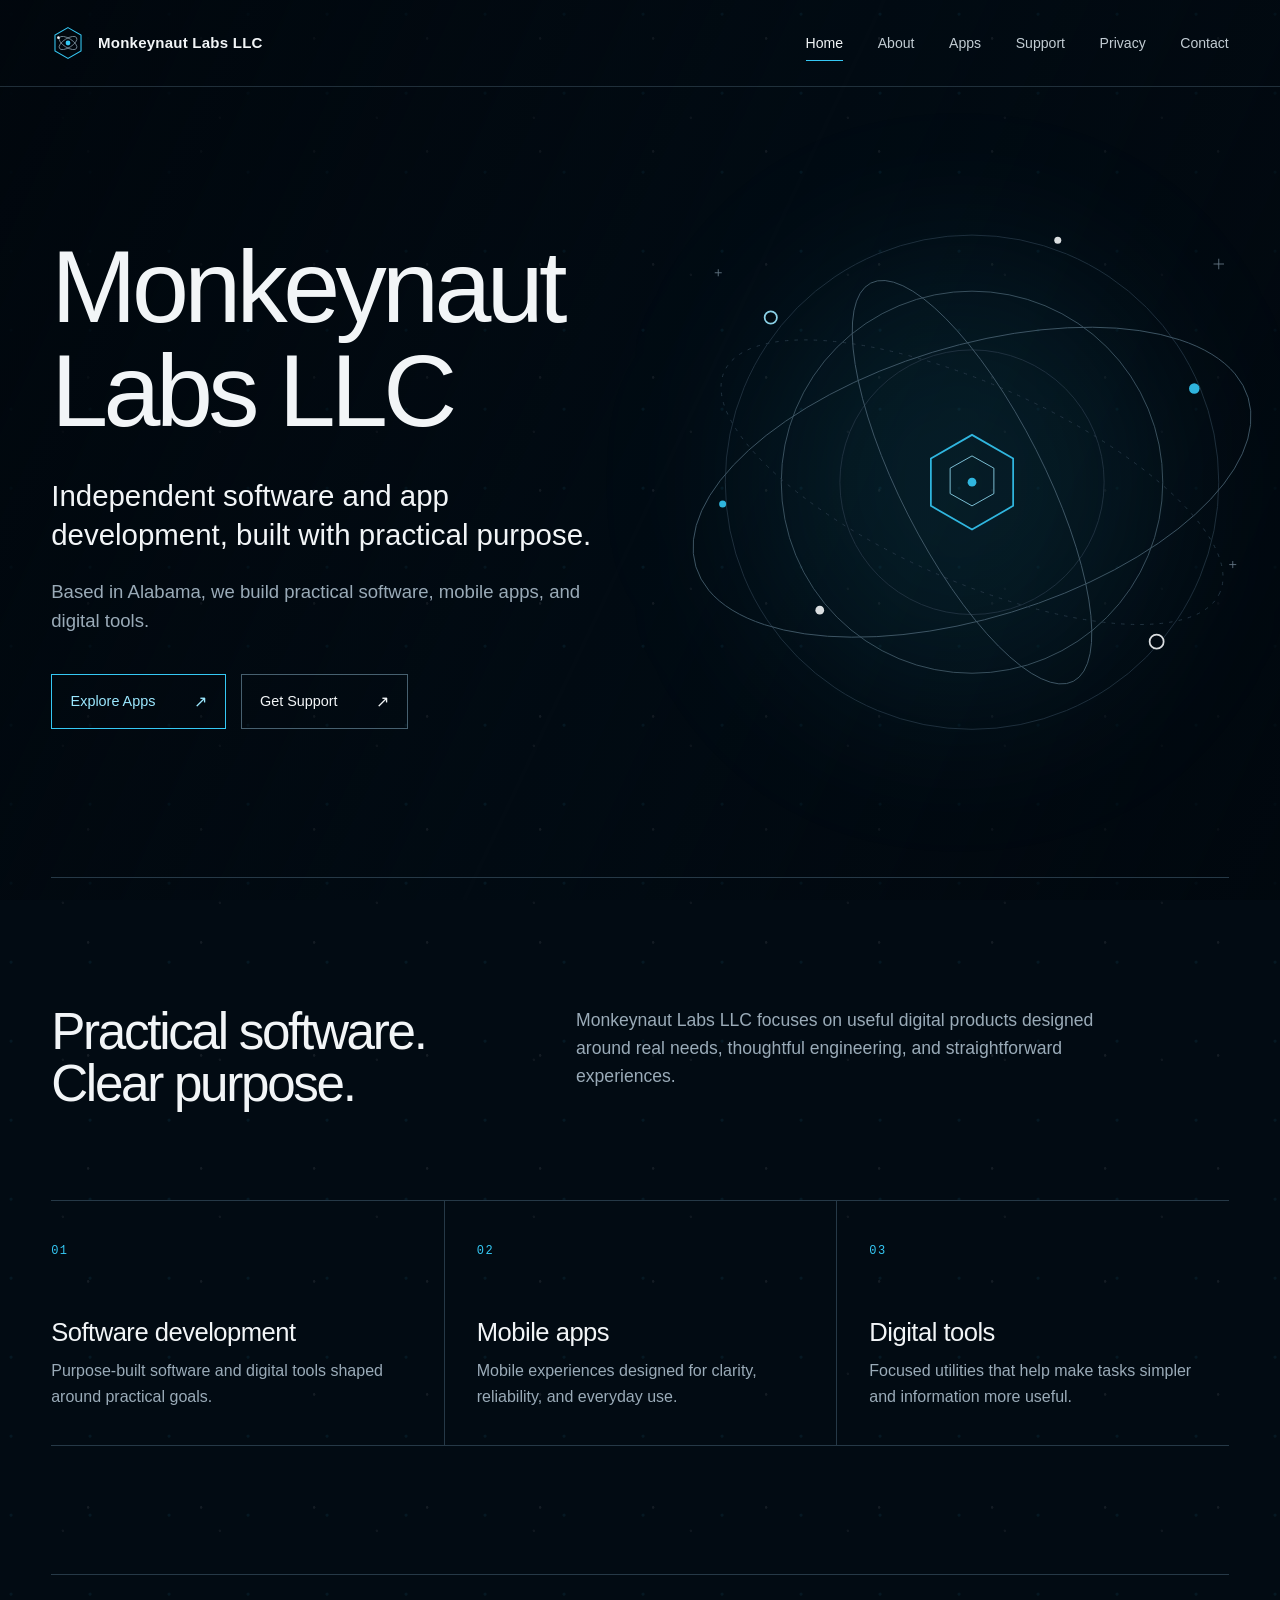
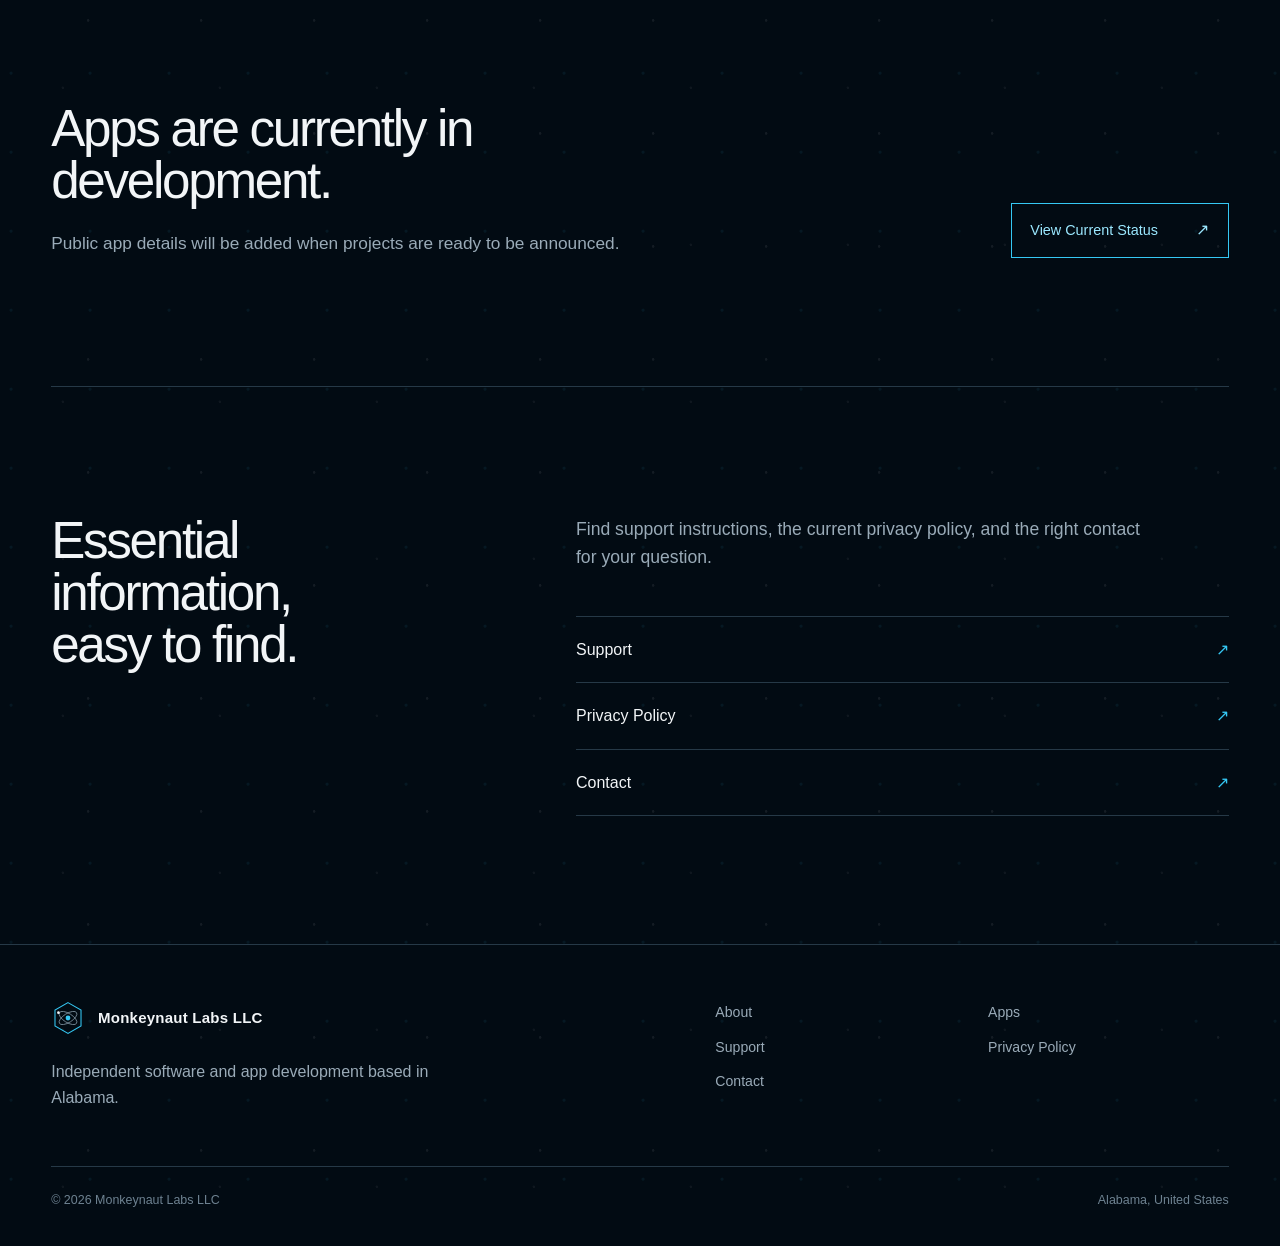
==== index.html @ fd62bb4d "Publish Monkeynaut Labs public website" ====
<!doctype html>
<html lang="en">
<head>
  <meta charset="utf-8">
  <meta name="viewport" content="width=device-width, initial-scale=1">
  <meta name="description" content="Monkeynaut Labs LLC is an independent software and app development company based in Alabama.">
  <title>Monkeynaut Labs LLC — Software and App Development</title>
  <link rel="canonical" href="https://monkeynautlabs.com/">
  <link rel="icon" href="assets/brand-mark.svg" type="image/svg+xml">
  <link rel="stylesheet" href="assets/styles.css?v=20260628-2">
</head>
<body>
  <header class="site-header">
    <div class="shell header-inner">
      <a class="brand" href="./" aria-label="Monkeynaut Labs LLC home"><img src="assets/brand-mark.svg" alt="">Monkeynaut Labs LLC</a>
      <nav class="nav" aria-label="Primary navigation">
        <a href="./" aria-current="page">Home</a><a href="about/">About</a><a href="apps/">Apps</a><a href="support/">Support</a><a href="privacy/">Privacy</a><a href="contact/">Contact</a>
      </nav>
    </div>
  </header>

  <main>
    <section class="shell hero">
      <div class="hero-copy">
        <h1>Monkeynaut<br>Labs LLC</h1>
        <p class="hero-lede">Independent software and app development, built with practical purpose.</p>
        <p class="hero-support">Based in Alabama, we build practical software, mobile apps, and digital tools.</p>
        <div class="hero-actions">
          <a class="button primary" href="apps/">Explore Apps</a>
          <a class="button" href="support/">Get Support</a>
        </div>
      </div>
      <div class="orbit-wrap" aria-hidden="true"><img src="assets/orbit.svg" alt=""></div>
    </section>

    <section class="shell section">
      <div class="section-heading">
        <h2>Practical software.<br>Clear purpose.</h2>
        <p>Monkeynaut Labs LLC focuses on useful digital products designed around real needs, thoughtful engineering, and straightforward experiences.</p>
      </div>
      <div class="capability-list">
        <article class="capability"><span class="capability-index">01</span><h3>Software development</h3><p>Purpose-built software and digital tools shaped around practical goals.</p></article>
        <article class="capability"><span class="capability-index">02</span><h3>Mobile apps</h3><p>Mobile experiences designed for clarity, reliability, and everyday use.</p></article>
        <article class="capability"><span class="capability-index">03</span><h3>Digital tools</h3><p>Focused utilities that help make tasks simpler and information more useful.</p></article>
      </div>
    </section>

    <section class="shell section status-band">
      <div><h2>Apps are currently in development.</h2><p>Public app details will be added when projects are ready to be announced.</p></div>
      <a class="button primary status-link" href="apps/">View Current Status</a>
    </section>

    <section class="shell section">
      <div class="section-heading">
        <h2>Essential information,<br>easy to find.</h2>
        <div>
          <p>Find support instructions, the current privacy policy, and the right contact for your question.</p>
          <ul class="link-list">
            <li><a href="support/">Support</a></li>
            <li><a href="privacy/">Privacy Policy</a></li>
            <li><a href="contact/">Contact</a></li>
          </ul>
        </div>
      </div>
    </section>
  </main>

  <footer class="site-footer"><div class="shell"><div class="footer-main"><div class="footer-brand"><a class="brand" href="./"><img src="assets/brand-mark.svg" alt="">Monkeynaut Labs LLC</a><p>Independent software and app development based in Alabama.</p></div><nav class="footer-nav" aria-label="Footer navigation"><a href="about/">About</a><a href="apps/">Apps</a><a href="support/">Support</a><a href="privacy/">Privacy Policy</a><a href="contact/">Contact</a></nav></div><div class="footer-bottom"><span>© 2026 Monkeynaut Labs LLC</span><span>Alabama, United States</span></div></div></footer>
</body>
</html>
---- assets/styles.css ----
:root {
  color-scheme: dark;
  --bg: #020b13;
  --bg-deep: #01070d;
  --surface: #07131d;
  --text: #f2f5f7;
  --muted: #9aabb8;
  --quiet: #6e8291;
  --line: #263947;
  --line-bright: #47606f;
  --accent: #35c8f4;
  --accent-soft: #9be8ff;
  --max: 1180px;
  --gutter: clamp(1.25rem, 4vw, 3.5rem);
  --section: clamp(5.5rem, 10vw, 9rem);
  --display: clamp(3.6rem, 8vw, 7.6rem);
  --h1: clamp(3.2rem, 6vw, 6rem);
  --h2: clamp(2.25rem, 4vw, 4rem);
  --h3: clamp(1.25rem, 2vw, 1.6rem);
  font-family: Inter, ui-sans-serif, -apple-system, BlinkMacSystemFont, "Segoe UI", sans-serif;
  font-synthesis: none;
}

* {
  box-sizing: border-box;
}

html {
  scroll-behavior: smooth;
}

body {
  margin: 0;
  min-width: 320px;
  background:
    radial-gradient(circle at 14% 18%, rgb(53 200 244 / 7%) 0 1px, transparent 2px),
    radial-gradient(circle at 78% 34%, rgb(255 255 255 / 7%) 0 1px, transparent 1.6px),
    radial-gradient(circle at 40% 75%, rgb(255 255 255 / 5%) 0 1px, transparent 1.5px),
    var(--bg);
  background-size: 79px 79px, 113px 113px, 157px 157px, auto;
  color: var(--text);
  line-height: 1.6;
  -webkit-font-smoothing: antialiased;
}

body::before {
  position: fixed;
  inset: 0;
  z-index: -1;
  background: linear-gradient(115deg, rgb(1 7 13 / 95%), transparent 52%, rgb(1 7 13 / 72%));
  content: "";
  pointer-events: none;
}

a {
  color: inherit;
  text-decoration: none;
}

a:focus-visible {
  outline: 2px solid var(--accent);
  outline-offset: 5px;
}

p {
  margin: 0;
  color: var(--muted);
}

h1,
h2,
h3 {
  margin: 0;
  font-weight: 520;
  letter-spacing: -0.045em;
  line-height: 1.02;
}

ul,
ol {
  margin: 0;
  padding: 0;
}

.shell {
  width: min(var(--max), calc(100% - (2 * var(--gutter))));
  margin-inline: auto;
}

.site-header {
  position: relative;
  z-index: 10;
  border-bottom: 1px solid rgb(71 96 111 / 45%);
}

.header-inner {
  display: flex;
  min-height: 86px;
  align-items: center;
  justify-content: space-between;
  gap: 2rem;
}

.brand {
  display: inline-flex;
  align-items: center;
  gap: 0.8rem;
  font-size: 0.94rem;
  font-weight: 650;
  letter-spacing: 0.015em;
  white-space: nowrap;
}

.brand img {
  width: 34px;
  height: 34px;
}

.nav {
  display: flex;
  align-items: center;
  gap: clamp(1.15rem, 2.7vw, 2.4rem);
  font-size: 0.88rem;
}

.nav a {
  position: relative;
  padding-block: 1rem;
  color: #c2ccd3;
}

.nav a::after {
  position: absolute;
  right: 0;
  bottom: 0.55rem;
  left: 0;
  height: 1px;
  background: var(--accent);
  content: "";
  opacity: 0;
  transform: scaleX(0);
  transition: opacity 180ms ease, transform 180ms ease;
}

.nav a:hover,
.nav a[aria-current="page"] {
  color: var(--text);
}

.nav a:hover::after,
.nav a[aria-current="page"]::after {
  opacity: 1;
  transform: scaleX(1);
}

.hero {
  display: grid;
  min-height: min(790px, calc(100vh - 86px));
  grid-template-columns: minmax(0, 1.03fr) minmax(360px, 0.97fr);
  align-items: center;
  gap: clamp(2rem, 5vw, 5rem);
  padding-block: clamp(5rem, 10vh, 8rem);
}

.hero-copy {
  position: relative;
  z-index: 2;
}

.hero h1 {
  max-width: 790px;
  font-size: var(--display);
}

.hero-lede {
  max-width: 660px;
  margin-top: 2rem;
  color: var(--text);
  font-size: clamp(1.35rem, 2.3vw, 2rem);
  line-height: 1.35;
}

.hero-support {
  max-width: 570px;
  margin-top: 1.35rem;
  font-size: clamp(1rem, 1.5vw, 1.16rem);
}

.hero-actions {
  display: flex;
  flex-wrap: wrap;
  gap: 0.9rem;
  margin-top: 2.4rem;
}

.button {
  display: inline-flex;
  min-height: 52px;
  align-items: center;
  justify-content: space-between;
  gap: 2.4rem;
  border: 1px solid var(--line-bright);
  padding: 0.85rem 1.15rem;
  color: var(--text);
  font-size: 0.9rem;
  transition: border-color 180ms ease, background 180ms ease, color 180ms ease;
}

.button::after {
  content: "↗";
  font-size: 1rem;
}

.button.primary {
  border-color: var(--accent);
  color: var(--accent-soft);
}

.button:hover {
  border-color: var(--accent);
  background: rgb(53 200 244 / 8%);
  color: var(--accent-soft);
}

.orbit-wrap {
  position: relative;
  align-self: stretch;
}

.orbit-wrap::after {
  position: absolute;
  inset: 15%;
  border-radius: 50%;
  background: rgb(53 200 244 / 10%);
  content: "";
  filter: blur(90px);
}

.orbit-wrap img {
  position: absolute;
  top: 50%;
  left: 50%;
  z-index: 1;
  width: min(730px, 52vw);
  max-width: none;
  transform: translate(-48%, -50%);
}

.section {
  padding-block: var(--section);
  border-top: 1px solid var(--line);
}

.section-heading {
  display: grid;
  grid-template-columns: 0.8fr 1.2fr;
  gap: clamp(2rem, 7vw, 7rem);
  align-items: start;
}

.section-heading h2 {
  font-size: var(--h2);
}

.section-heading p {
  max-width: 570px;
  font-size: 1.1rem;
}

.capability-list {
  display: grid;
  margin-top: clamp(3.5rem, 7vw, 6rem);
  grid-template-columns: repeat(3, 1fr);
  border-top: 1px solid var(--line);
}

.capability {
  min-height: 245px;
  padding: 2.2rem 2rem 2rem 0;
  border-bottom: 1px solid var(--line);
}

.capability + .capability {
  padding-left: 2rem;
  border-left: 1px solid var(--line);
}

.capability-index {
  color: var(--accent);
  font-family: ui-monospace, SFMono-Regular, Menlo, monospace;
  font-size: 0.75rem;
  letter-spacing: 0.12em;
}

.capability h3 {
  margin-top: 3.6rem;
  font-size: var(--h3);
  letter-spacing: -0.02em;
}

.capability p {
  margin-top: 0.8rem;
}

.status-band {
  display: grid;
  grid-template-columns: minmax(0, 1.25fr) minmax(260px, 0.75fr);
  gap: clamp(2rem, 8vw, 8rem);
  align-items: end;
}

.status-band h2 {
  max-width: 760px;
  font-size: var(--h2);
}

.status-band p {
  margin-top: 1.4rem;
  font-size: 1.08rem;
}

.status-link {
  justify-self: end;
}

.link-list {
  margin-top: 2.8rem;
  border-top: 1px solid var(--line);
  list-style: none;
}

.link-list a {
  display: grid;
  grid-template-columns: 1fr auto;
  align-items: center;
  gap: 1.5rem;
  padding-block: 1.25rem;
  border-bottom: 1px solid var(--line);
  color: var(--text);
}

.link-list a::after {
  color: var(--accent);
  content: "↗";
}

.link-list a:hover {
  color: var(--accent-soft);
}

.page-hero {
  position: relative;
  display: grid;
  min-height: 430px;
  grid-template-columns: minmax(0, 0.9fr) minmax(300px, 1.1fr);
  align-items: center;
  gap: 3rem;
  overflow: hidden;
  padding-block: clamp(5rem, 10vw, 8rem);
}

.page-hero::after {
  position: absolute;
  top: 50%;
  right: -7%;
  width: min(600px, 52vw);
  aspect-ratio: 1;
  border: 1px solid rgb(71 96 111 / 45%);
  border-radius: 50%;
  box-shadow:
    0 0 0 70px rgb(71 96 111 / 10%),
    0 0 0 145px rgb(71 96 111 / 7%);
  content: "";
  transform: translateY(-50%);
}

.page-hero h1 {
  position: relative;
  z-index: 1;
  font-size: var(--h1);
}

.page-hero p {
  position: relative;
  z-index: 1;
  max-width: 610px;
  font-size: clamp(1.15rem, 2vw, 1.55rem);
  color: #c5d0d7;
}

.content-grid {
  display: grid;
  grid-template-columns: minmax(220px, 0.72fr) minmax(0, 1.28fr);
  gap: clamp(3rem, 9vw, 9rem);
}

.content-grid h2,
.content-block h2 {
  font-size: clamp(1.65rem, 3vw, 2.5rem);
}

.content-block + .content-block {
  margin-top: 4rem;
  padding-top: 4rem;
  border-top: 1px solid var(--line);
}

.prose {
  max-width: 760px;
}

.prose p + p,
.prose ul + p,
.prose p + ul {
  margin-top: 1.25rem;
}

.prose ul {
  padding-left: 1.25rem;
  color: var(--muted);
}

.prose li + li {
  margin-top: 0.55rem;
}

.numbered-list {
  margin-top: 1.7rem;
  list-style: none;
  counter-reset: support;
}

.numbered-list li {
  display: grid;
  grid-template-columns: 3rem 1fr;
  padding-block: 1.1rem;
  border-bottom: 1px solid var(--line);
  color: var(--text);
  counter-increment: support;
}

.numbered-list li::before {
  color: var(--accent);
  content: "0" counter(support);
  font-family: ui-monospace, SFMono-Regular, Menlo, monospace;
  font-size: 0.8rem;
}

.contact-stack {
  display: grid;
  gap: 2rem;
  margin-top: 1.7rem;
}

.contact-item {
  padding-bottom: 1.6rem;
  border-bottom: 1px solid var(--line);
}

.contact-label {
  display: block;
  margin-bottom: 0.65rem;
  color: var(--quiet);
  font-size: 0.78rem;
  letter-spacing: 0.08em;
  text-transform: uppercase;
}

.email-link {
  color: var(--accent-soft);
  font-size: clamp(1rem, 2vw, 1.3rem);
  overflow-wrap: anywhere;
}

.email-link:hover {
  color: var(--accent);
}

.status-panel {
  margin-top: 2rem;
  padding: clamp(2rem, 5vw, 4rem);
  border: 1px solid var(--line-bright);
}

.status-panel h2 {
  font-size: clamp(1.7rem, 3vw, 2.5rem);
}

.status-panel p {
  max-width: 720px;
  margin-top: 1.2rem;
  font-size: 1.08rem;
}

.policy-meta {
  margin-top: 1.2rem;
  color: var(--accent-soft);
  font-family: ui-monospace, SFMono-Regular, Menlo, monospace;
  font-size: 0.82rem;
}

.policy-layout {
  display: grid;
  grid-template-columns: 240px minmax(0, 1fr);
  gap: clamp(3rem, 8vw, 8rem);
}

.policy-nav {
  position: sticky;
  top: 2rem;
  align-self: start;
  list-style: none;
}

.policy-nav a {
  display: block;
  padding-block: 0.65rem;
  color: var(--quiet);
  font-size: 0.88rem;
}

.policy-nav a:hover {
  color: var(--accent-soft);
}

.policy-sections section + section {
  margin-top: 4rem;
  padding-top: 4rem;
  border-top: 1px solid var(--line);
}

.policy-sections h2 {
  margin-bottom: 1.3rem;
  font-size: clamp(1.5rem, 2.5vw, 2.15rem);
  letter-spacing: -0.025em;
}

.policy-sections p + p,
.policy-sections ul + p,
.policy-sections p + ul {
  margin-top: 1rem;
}

.policy-sections ul {
  padding-left: 1.3rem;
  color: var(--muted);
}

.site-footer {
  padding-block: 3.5rem 2.2rem;
  border-top: 1px solid var(--line);
}

.footer-main {
  display: grid;
  grid-template-columns: 1.2fr 1fr;
  gap: 3rem;
}

.footer-brand p {
  max-width: 380px;
  margin-top: 1rem;
}

.footer-nav {
  display: grid;
  grid-template-columns: repeat(2, 1fr);
  gap: 0.75rem 2rem;
  align-content: start;
  font-size: 0.88rem;
}

.footer-nav a {
  color: var(--muted);
}

.footer-nav a:hover {
  color: var(--accent-soft);
}

.footer-bottom {
  display: flex;
  justify-content: space-between;
  gap: 2rem;
  margin-top: 3.5rem;
  padding-top: 1.5rem;
  border-top: 1px solid var(--line);
  color: var(--quiet);
  font-size: 0.78rem;
}

@media (max-width: 860px) {
  .header-inner {
    min-height: auto;
    align-items: flex-start;
    flex-direction: column;
    gap: 0.5rem;
    padding-block: 1rem;
  }

  .nav {
    width: 100%;
    gap: 1.4rem;
    overflow-x: auto;
    scrollbar-width: none;
  }

  .nav::-webkit-scrollbar {
    display: none;
  }

  .nav a {
    flex: 0 0 auto;
  }

  .hero {
    min-height: auto;
    grid-template-columns: 1fr;
  }

  .orbit-wrap {
    min-height: 370px;
    grid-row: 2;
    overflow: hidden;
  }

  .orbit-wrap img {
    width: min(700px, 105vw);
    opacity: 0.8;
  }

  .hero-copy {
    grid-row: 1;
  }

  .section-heading,
  .status-band,
  .page-hero,
  .content-grid,
  .policy-layout,
  .footer-main {
    grid-template-columns: 1fr;
  }

  .page-hero {
    min-height: 430px;
  }

  .page-hero::after {
    right: -30%;
    opacity: 0.65;
  }

  .status-link {
    justify-self: start;
  }

  .policy-nav {
    position: static;
    columns: 2;
  }
}

@media (max-width: 640px) {
  .nav {
    display: grid;
    grid-template-columns: repeat(3, minmax(0, 1fr));
    gap: 0.25rem 1rem;
    overflow: visible;
  }

  .nav a {
    padding-block: 0.55rem;
  }

  .nav a::after {
    bottom: 0.15rem;
  }

  .hero {
    padding-block: 2rem 5rem;
  }

  .orbit-wrap {
    min-height: 300px;
  }

  .hero-actions,
  .button {
    width: 100%;
  }

  .capability-list {
    grid-template-columns: 1fr;
  }

  .capability,
  .capability + .capability {
    min-height: auto;
    padding: 1.8rem 0;
    border-left: 0;
  }

  .capability h3 {
    margin-top: 2rem;
  }

  .page-hero {
    min-height: 360px;
    padding-block: 4.5rem;
  }

  .page-hero p {
    font-size: 1.08rem;
  }

  .policy-nav {
    columns: 1;
  }

  .footer-bottom {
    flex-direction: column;
    gap: 0.5rem;
  }
}

@media (prefers-reduced-motion: reduce) {
  html {
    scroll-behavior: auto;
  }

  *,
  *::before,
  *::after {
    scroll-behavior: auto !important;
    transition-duration: 0.01ms !important;
  }
}
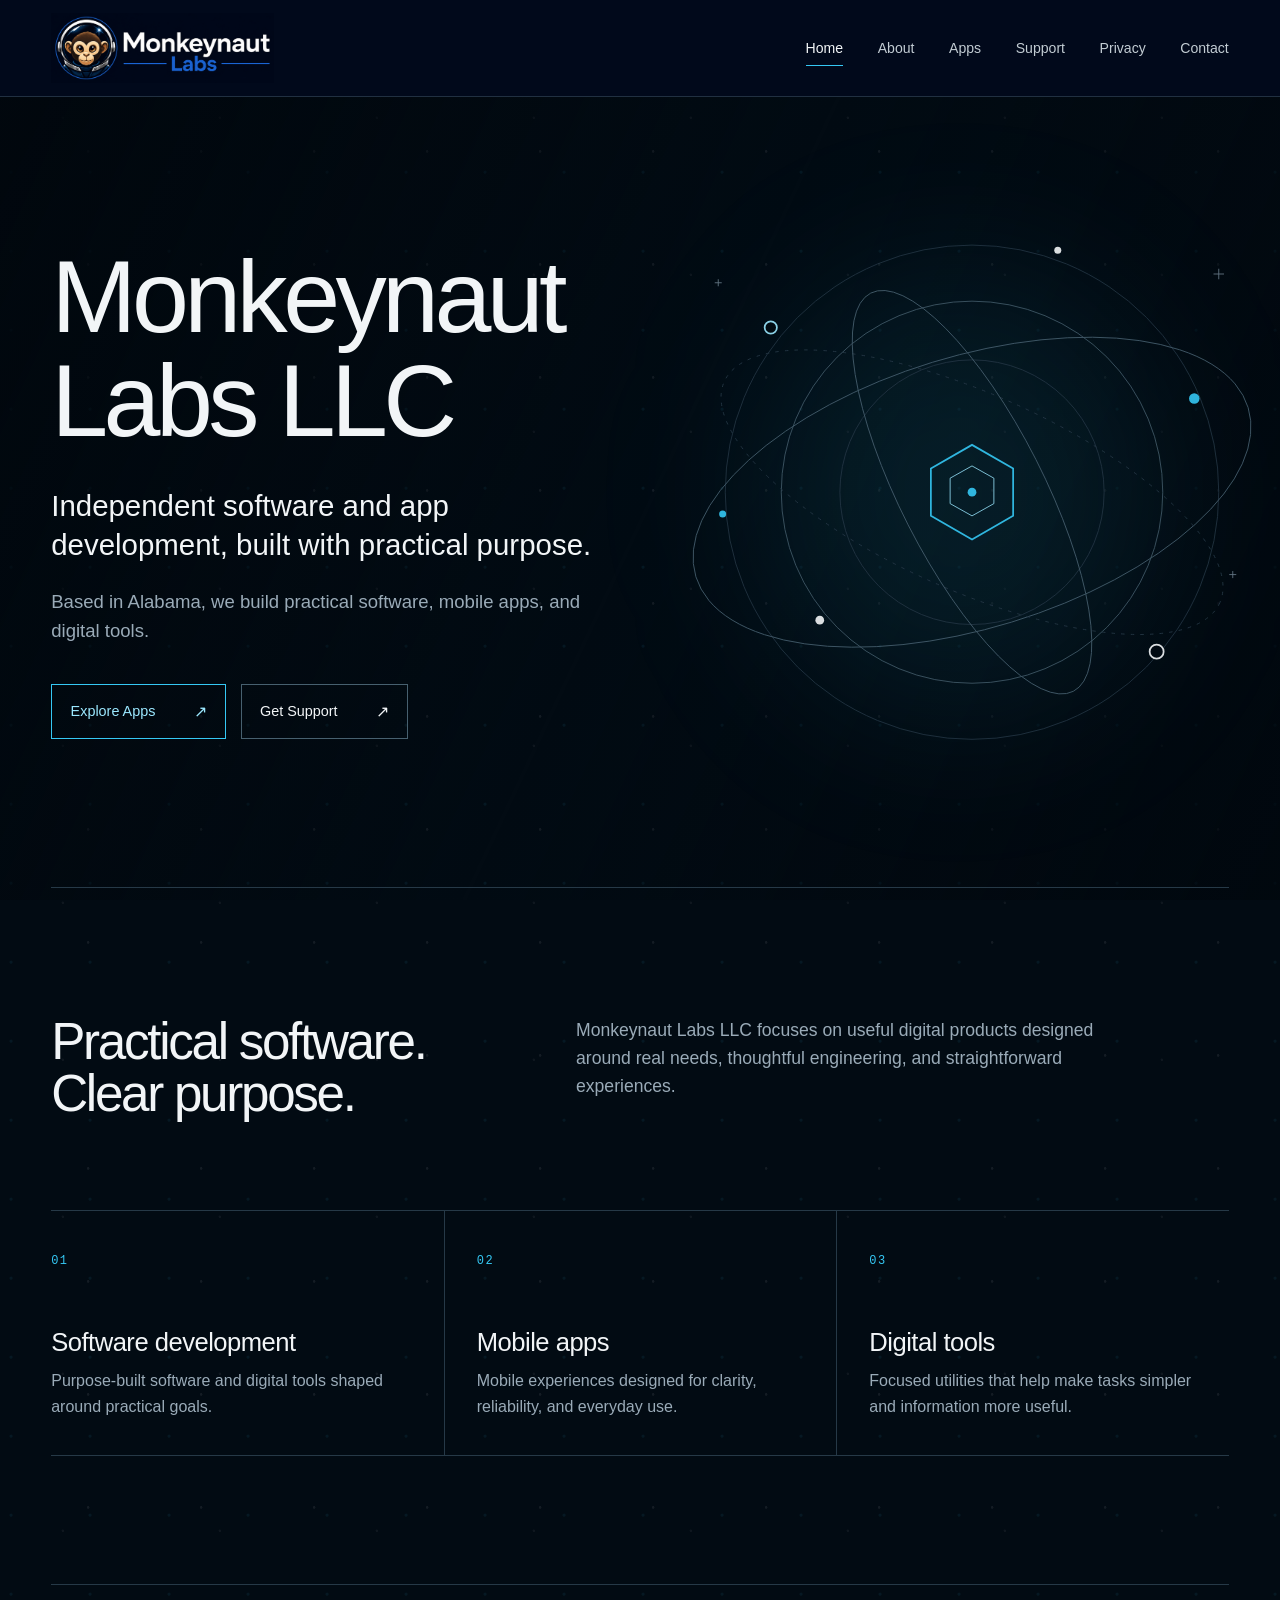
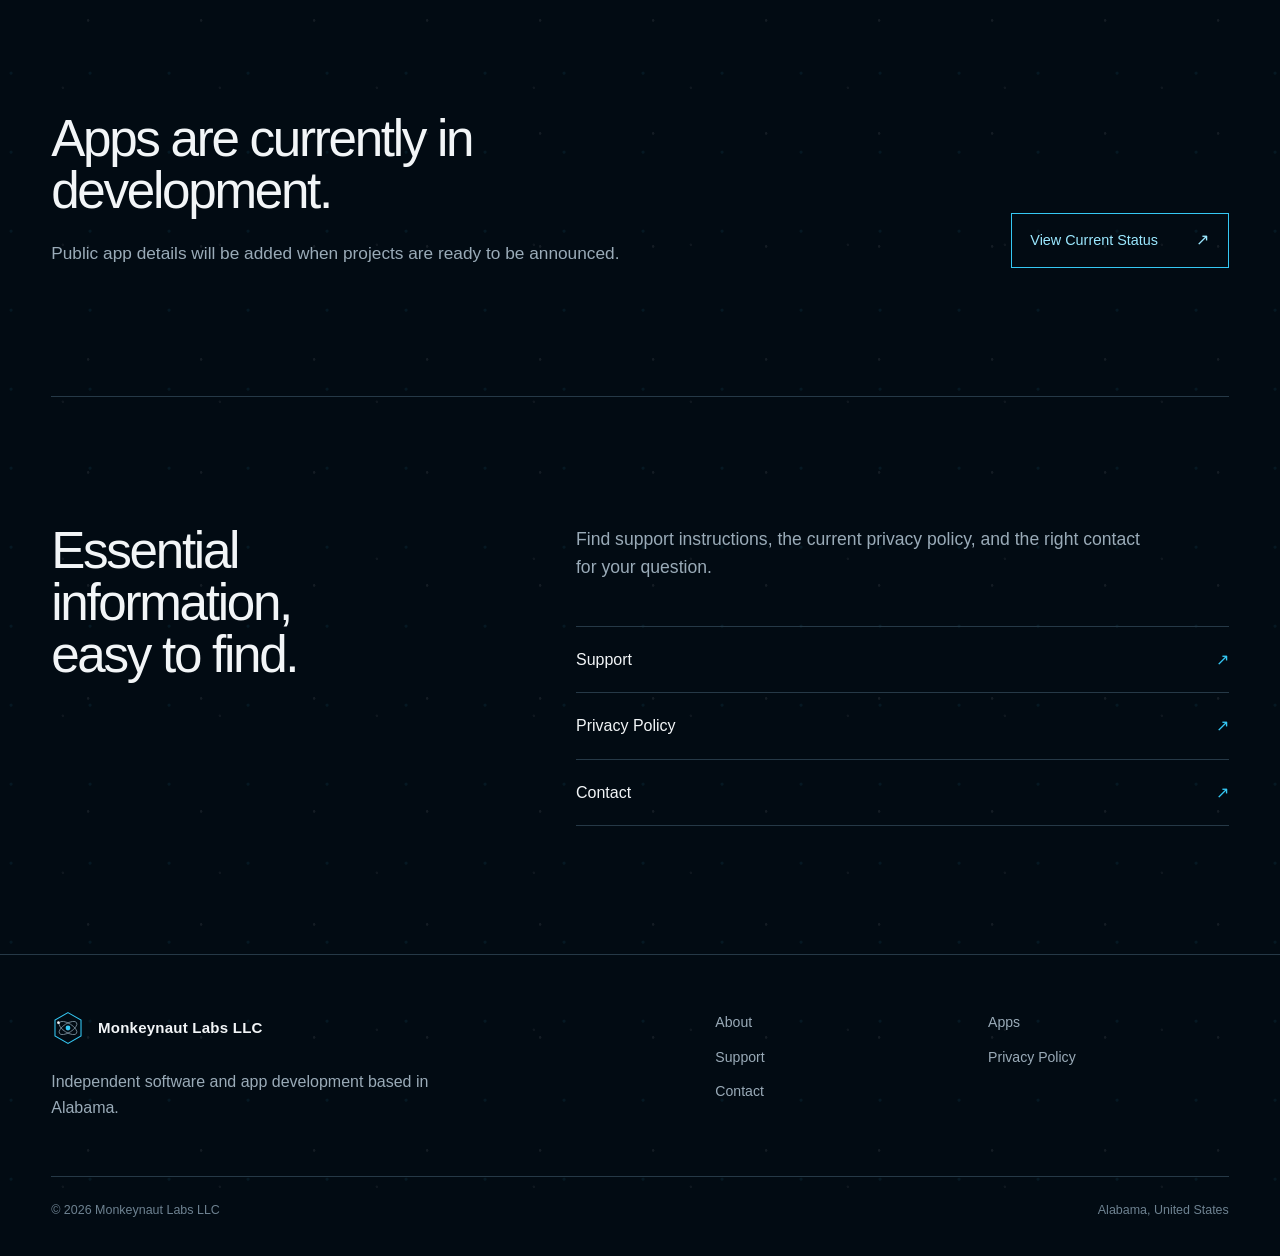
==== commit 50d55c5d: "Approve header logo for current website use" ====
--- a/index.html
+++ b/index.html
@@ -6,13 +6,24 @@
   <meta name="description" content="Monkeynaut Labs LLC is an independent software and app development company based in Alabama.">
   <title>Monkeynaut Labs LLC — Software and App Development</title>
   <link rel="canonical" href="https://monkeynautlabs.com/">
+  <meta property="og:type" content="website">
+  <meta property="og:site_name" content="Monkeynaut Labs LLC">
+  <meta property="og:title" content="Monkeynaut Labs LLC — Software and App Development">
+  <meta property="og:description" content="Monkeynaut Labs LLC is an independent software and app development company based in Alabama.">
+  <meta property="og:url" content="https://monkeynautlabs.com/">
+  <meta property="og:image" content="/assets/og/monkeynaut-labs-og-preview.png">
+  <meta property="og:image:alt" content="Monkeynaut Labs logo and Swift code on a midnight space background.">
+  <meta name="twitter:card" content="summary_large_image">
+  <meta name="twitter:title" content="Monkeynaut Labs LLC — Software and App Development">
+  <meta name="twitter:description" content="Monkeynaut Labs LLC is an independent software and app development company based in Alabama.">
+  <meta name="twitter:image" content="/assets/og/monkeynaut-labs-og-preview.png">
   <link rel="icon" href="assets/brand-mark.svg" type="image/svg+xml">
-  <link rel="stylesheet" href="assets/styles.css?v=20260628-2">
+  <link rel="stylesheet" href="assets/styles.css?v=20260629-1">
 </head>
 <body>
   <header class="site-header">
     <div class="shell header-inner">
-      <a class="brand" href="./" aria-label="Monkeynaut Labs LLC home"><img src="assets/brand-mark.svg" alt="">Monkeynaut Labs LLC</a>
+      <a class="header-brand" href="./" aria-label="Monkeynaut Labs home"><img class="header-logo" src="assets/brand/monkeynaut-labs-header-logo.png" alt="Monkeynaut Labs"></a>
       <nav class="nav" aria-label="Primary navigation">
         <a href="./" aria-current="page">Home</a><a href="about/">About</a><a href="apps/">Apps</a><a href="support/">Support</a><a href="privacy/">Privacy</a><a href="contact/">Contact</a>
       </nav>
--- a/assets/styles.css
+++ b/assets/styles.css
@@ -91,14 +91,27 @@
   position: relative;
   z-index: 10;
   border-bottom: 1px solid rgb(71 96 111 / 45%);
+  background: #01091b;
 }
 
 .header-inner {
   display: flex;
-  min-height: 86px;
+  min-height: 96px;
   align-items: center;
   justify-content: space-between;
   gap: 2rem;
+}
+
+.header-brand {
+  display: inline-flex;
+  flex: 0 0 auto;
+  align-items: center;
+}
+
+.header-logo {
+  display: block;
+  width: auto;
+  height: 70px;
 }
 
 .brand {
@@ -613,6 +626,10 @@
     flex: 0 0 auto;
   }
 
+  .header-logo {
+    height: 62px;
+  }
+
   .hero {
     min-height: auto;
     grid-template-columns: 1fr;
@@ -662,6 +679,10 @@
 }
 
 @media (max-width: 640px) {
+  .header-logo {
+    height: 54px;
+  }
+
   .nav {
     display: grid;
     grid-template-columns: repeat(3, minmax(0, 1fr));
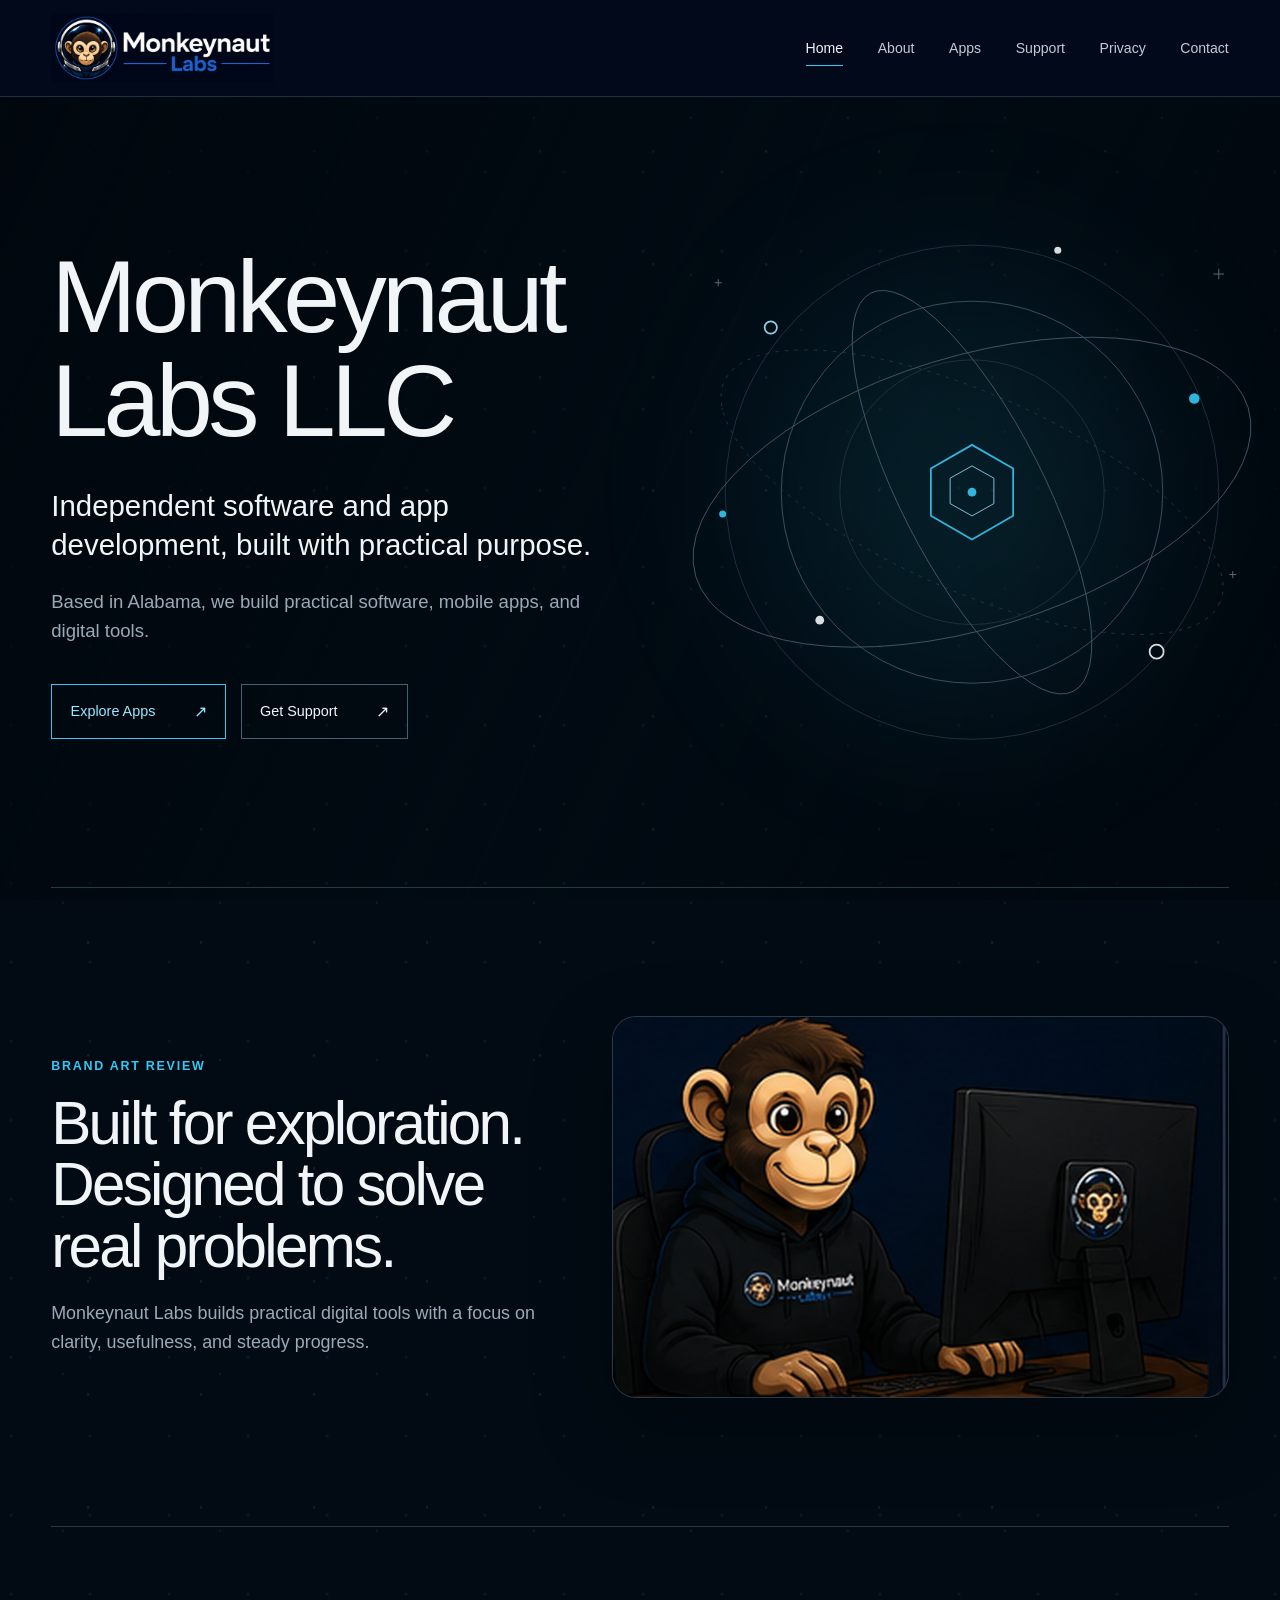
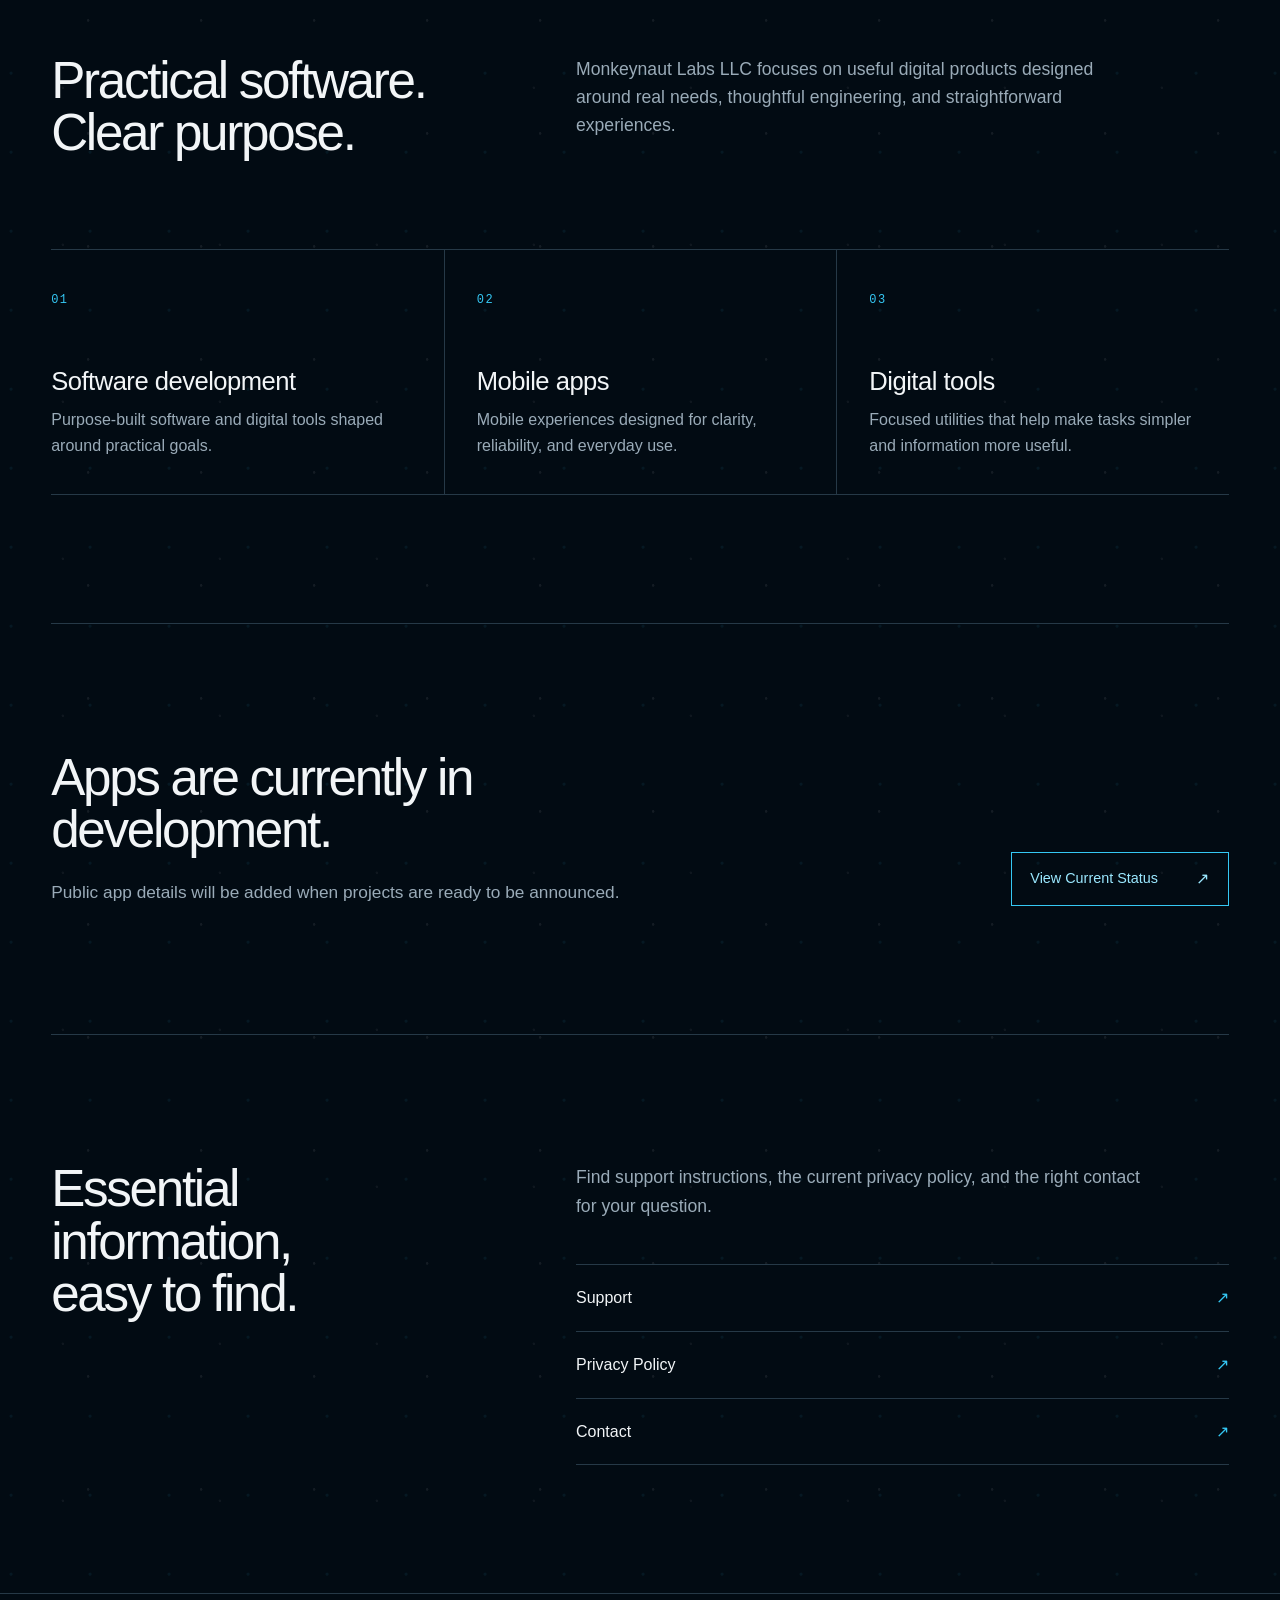
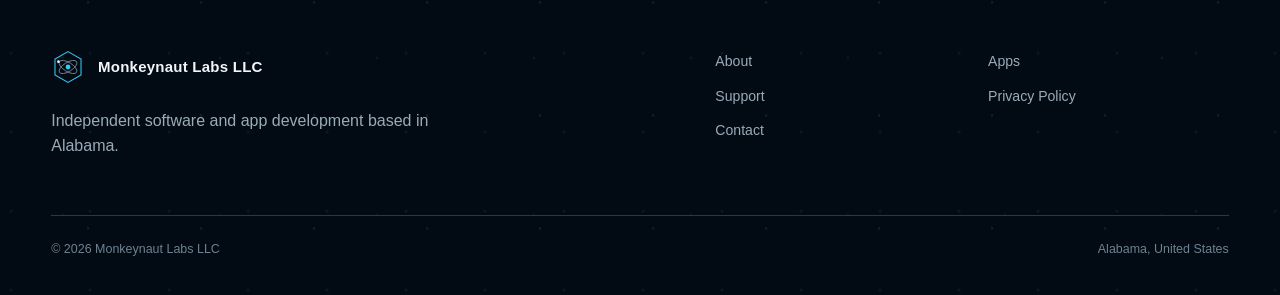
==== commit 5aed5f66: "Publish approved homepage brand art section" ====
--- a/index.html
+++ b/index.html
@@ -17,8 +17,10 @@
   <meta name="twitter:title" content="Monkeynaut Labs LLC — Software and App Development">
   <meta name="twitter:description" content="Monkeynaut Labs LLC is an independent software and app development company based in Alabama.">
   <meta name="twitter:image" content="/assets/og/monkeynaut-labs-og-preview.png">
-  <link rel="icon" href="assets/brand-mark.svg" type="image/svg+xml">
-  <link rel="stylesheet" href="assets/styles.css?v=20260629-1">
+  <link rel="icon" href="favicon.ico" sizes="any">
+  <link rel="icon" href="assets/favicon/favicon-32x32.png" type="image/png" sizes="32x32">
+  <link rel="apple-touch-icon" href="assets/favicon/apple-touch-icon.png">
+  <link rel="stylesheet" href="assets/styles.css?v=20260629-2">
 </head>
 <body>
   <header class="site-header">
@@ -42,6 +44,17 @@
         </div>
       </div>
       <div class="orbit-wrap" aria-hidden="true"><img src="assets/orbit.svg" alt=""></div>
+    </section>
+
+    <section class="shell section brand-art-test" aria-labelledby="brand-art-test-title">
+      <div class="brand-art-test-copy">
+        <p class="eyebrow">Brand art review</p>
+        <h2 id="brand-art-test-title">Built for exploration.<br>Designed to solve real problems.</h2>
+        <p>Monkeynaut Labs builds practical digital tools with a focus on clarity, usefulness, and steady progress.</p>
+      </div>
+      <figure class="brand-art-test-figure">
+        <img src="assets/illustrations/monkey-at-computer-no-helmet.png" alt="Monkey character working at a computer">
+      </figure>
     </section>
 
     <section class="shell section">
--- a/assets/styles.css
+++ b/assets/styles.css
@@ -259,6 +259,60 @@
   transform: translate(-48%, -50%);
 }
 
+.brand-art-test {
+  display: grid;
+  grid-template-columns: minmax(0, 0.88fr) minmax(340px, 1.12fr);
+  gap: clamp(2rem, 6vw, 5.5rem);
+  align-items: center;
+}
+
+.brand-art-test-copy {
+  max-width: 620px;
+}
+
+.eyebrow {
+  margin-bottom: 1rem;
+  color: var(--accent);
+  font-size: 0.78rem;
+  font-weight: 700;
+  letter-spacing: 0.14em;
+  text-transform: uppercase;
+}
+
+.brand-art-test h2 {
+  font-size: clamp(2.4rem, 4.7vw, 5.2rem);
+}
+
+.brand-art-test p:not(.eyebrow) {
+  margin-top: 1.4rem;
+  font-size: clamp(1rem, 1.4vw, 1.18rem);
+}
+
+.brand-art-test-figure {
+  position: relative;
+  margin: 0;
+  overflow: hidden;
+  border: 1px solid rgb(71 96 111 / 55%);
+  border-radius: 24px;
+  background: linear-gradient(145deg, rgb(3 13 25 / 95%), rgb(8 24 38 / 72%));
+  box-shadow: 0 28px 80px rgb(0 0 0 / 28%);
+}
+
+.brand-art-test-figure::before {
+  position: absolute;
+  inset: -20%;
+  background: radial-gradient(circle at 65% 22%, rgb(53 200 244 / 16%), transparent 42%);
+  content: "";
+}
+
+.brand-art-test-figure img {
+  position: relative;
+  z-index: 1;
+  display: block;
+  width: 100%;
+  height: auto;
+}
+
 .section {
   padding-block: var(--section);
   border-top: 1px solid var(--line);
@@ -651,6 +705,7 @@
   }
 
   .section-heading,
+  .brand-art-test,
   .status-band,
   .page-hero,
   .content-grid,
@@ -672,6 +727,10 @@
     justify-self: start;
   }
 
+  .brand-art-test {
+    grid-template-columns: 1fr;
+  }
+
   .policy-nav {
     position: static;
     columns: 2;
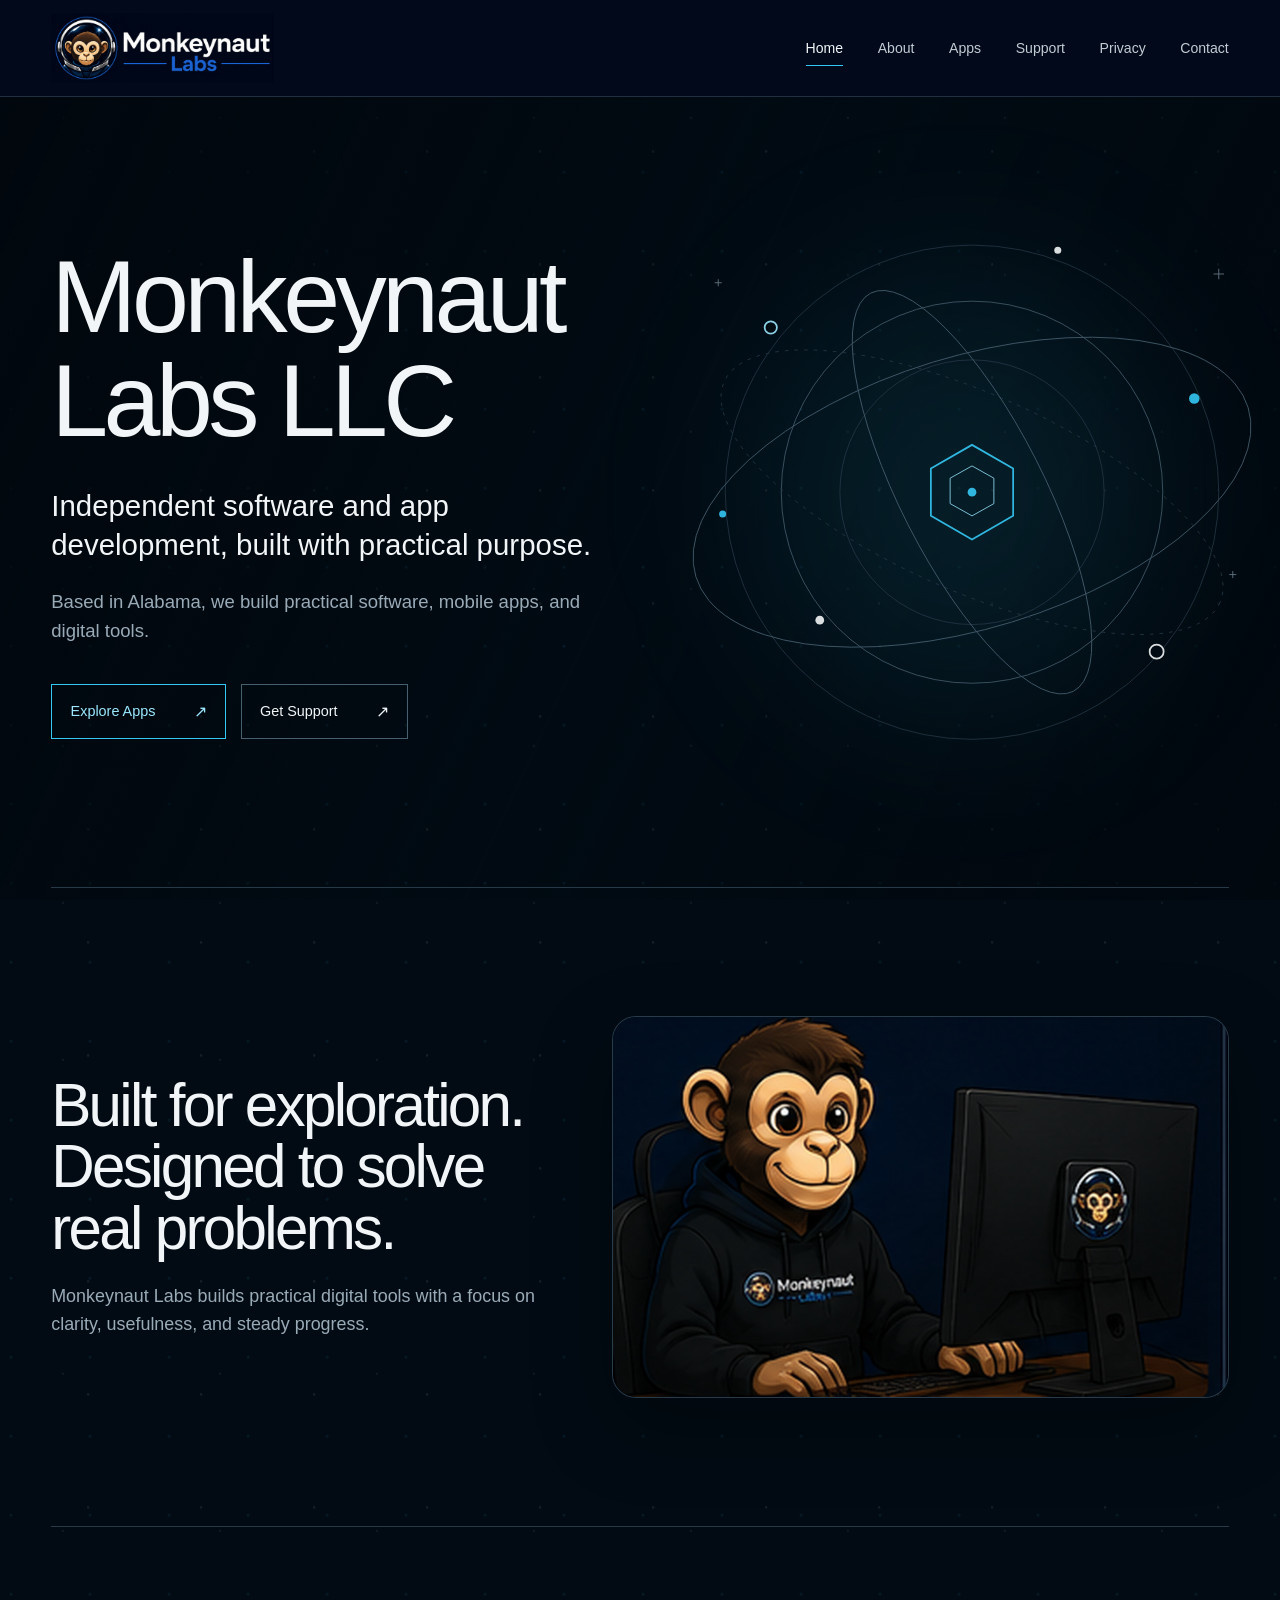
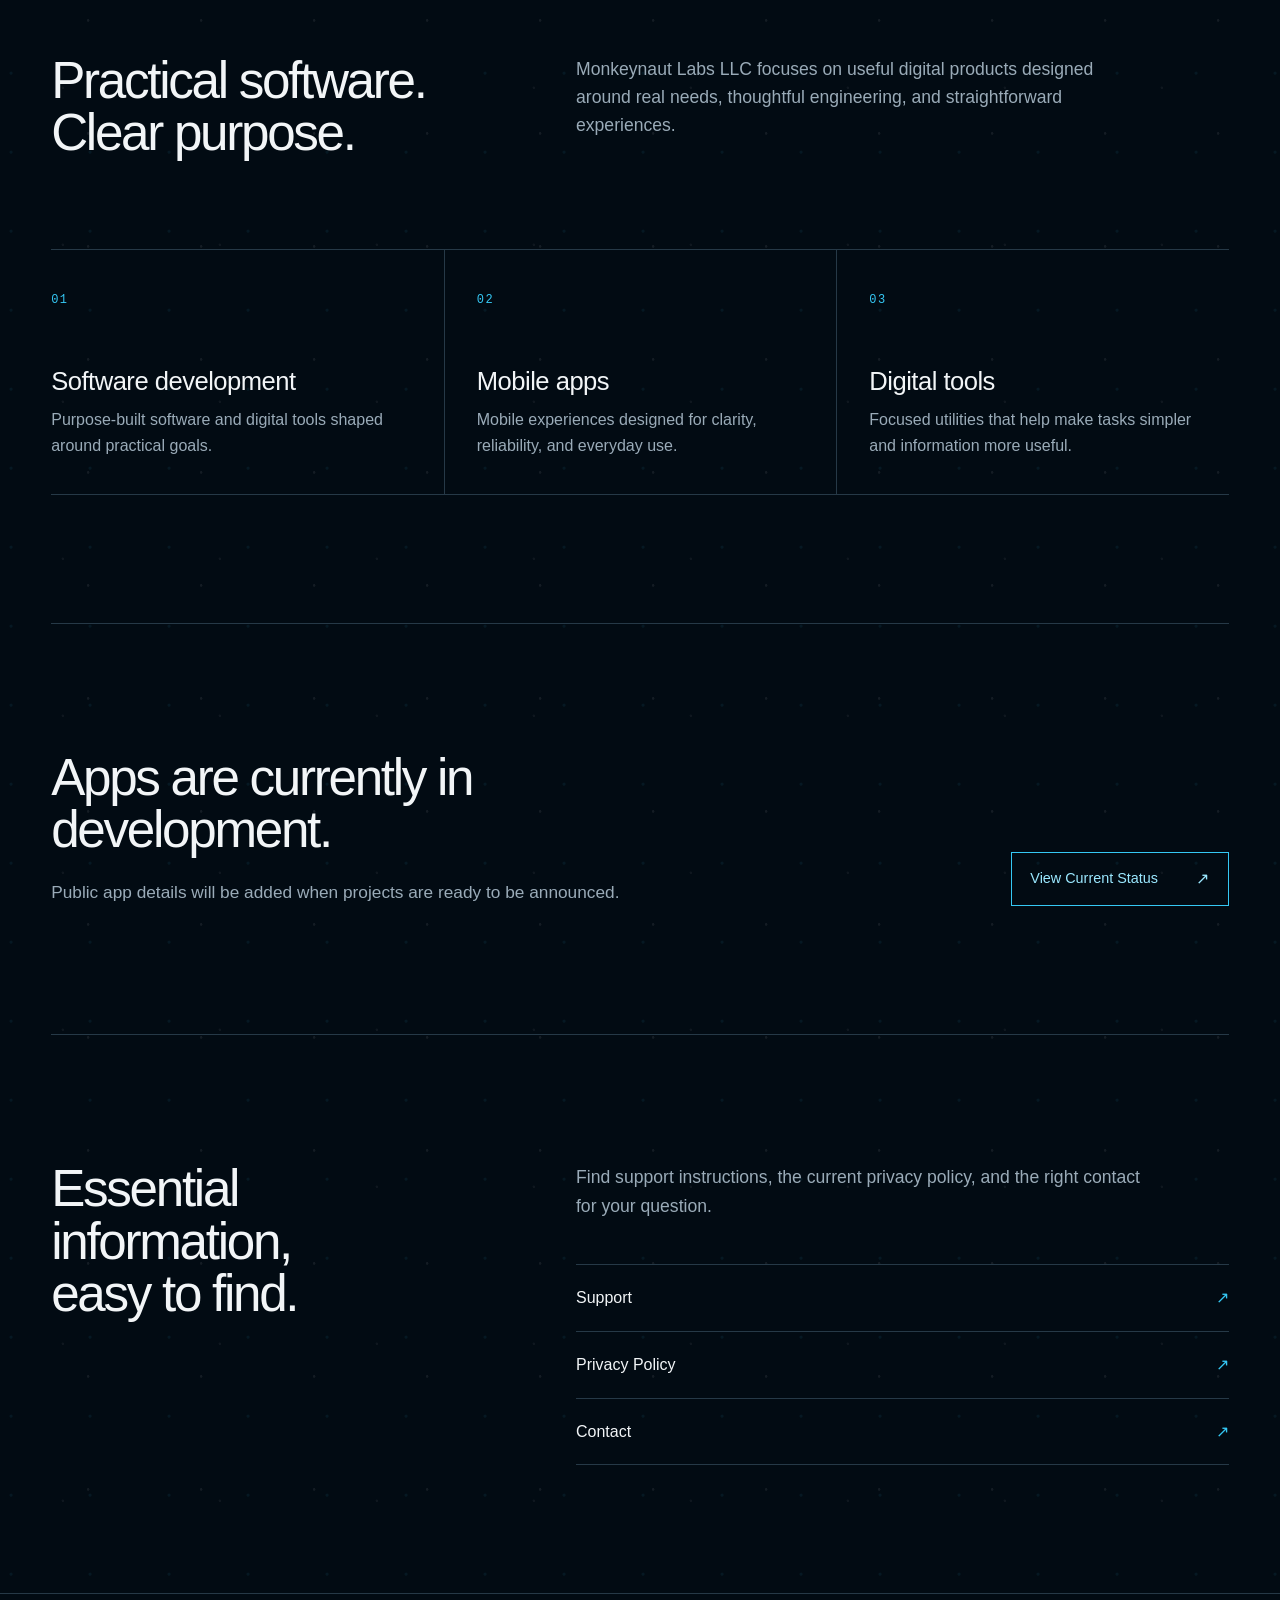
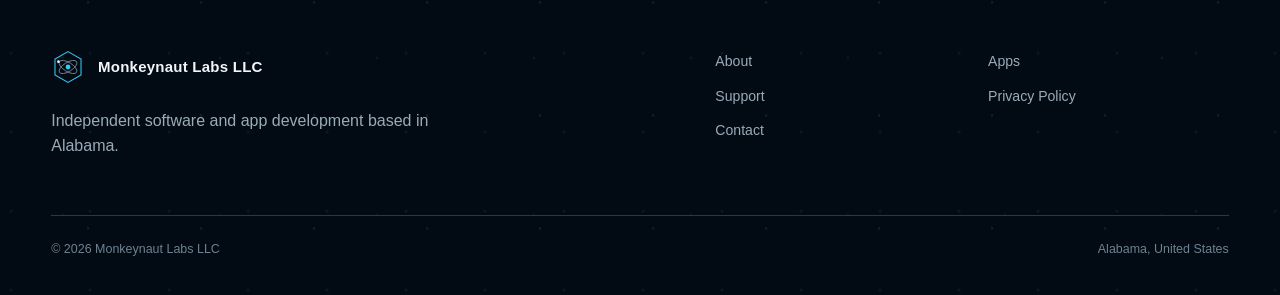
==== commit 022e2c17: "Remove homepage brand art review label" ====
--- a/index.html
+++ b/index.html
@@ -48,7 +48,6 @@
 
     <section class="shell section brand-art-test" aria-labelledby="brand-art-test-title">
       <div class="brand-art-test-copy">
-        <p class="eyebrow">Brand art review</p>
         <h2 id="brand-art-test-title">Built for exploration.<br>Designed to solve real problems.</h2>
         <p>Monkeynaut Labs builds practical digital tools with a focus on clarity, usefulness, and steady progress.</p>
       </div>
--- a/assets/styles.css
+++ b/assets/styles.css
@@ -270,20 +270,11 @@
   max-width: 620px;
 }
 
-.eyebrow {
-  margin-bottom: 1rem;
-  color: var(--accent);
-  font-size: 0.78rem;
-  font-weight: 700;
-  letter-spacing: 0.14em;
-  text-transform: uppercase;
-}
-
 .brand-art-test h2 {
   font-size: clamp(2.4rem, 4.7vw, 5.2rem);
 }
 
-.brand-art-test p:not(.eyebrow) {
+.brand-art-test-copy > p {
   margin-top: 1.4rem;
   font-size: clamp(1rem, 1.4vw, 1.18rem);
 }
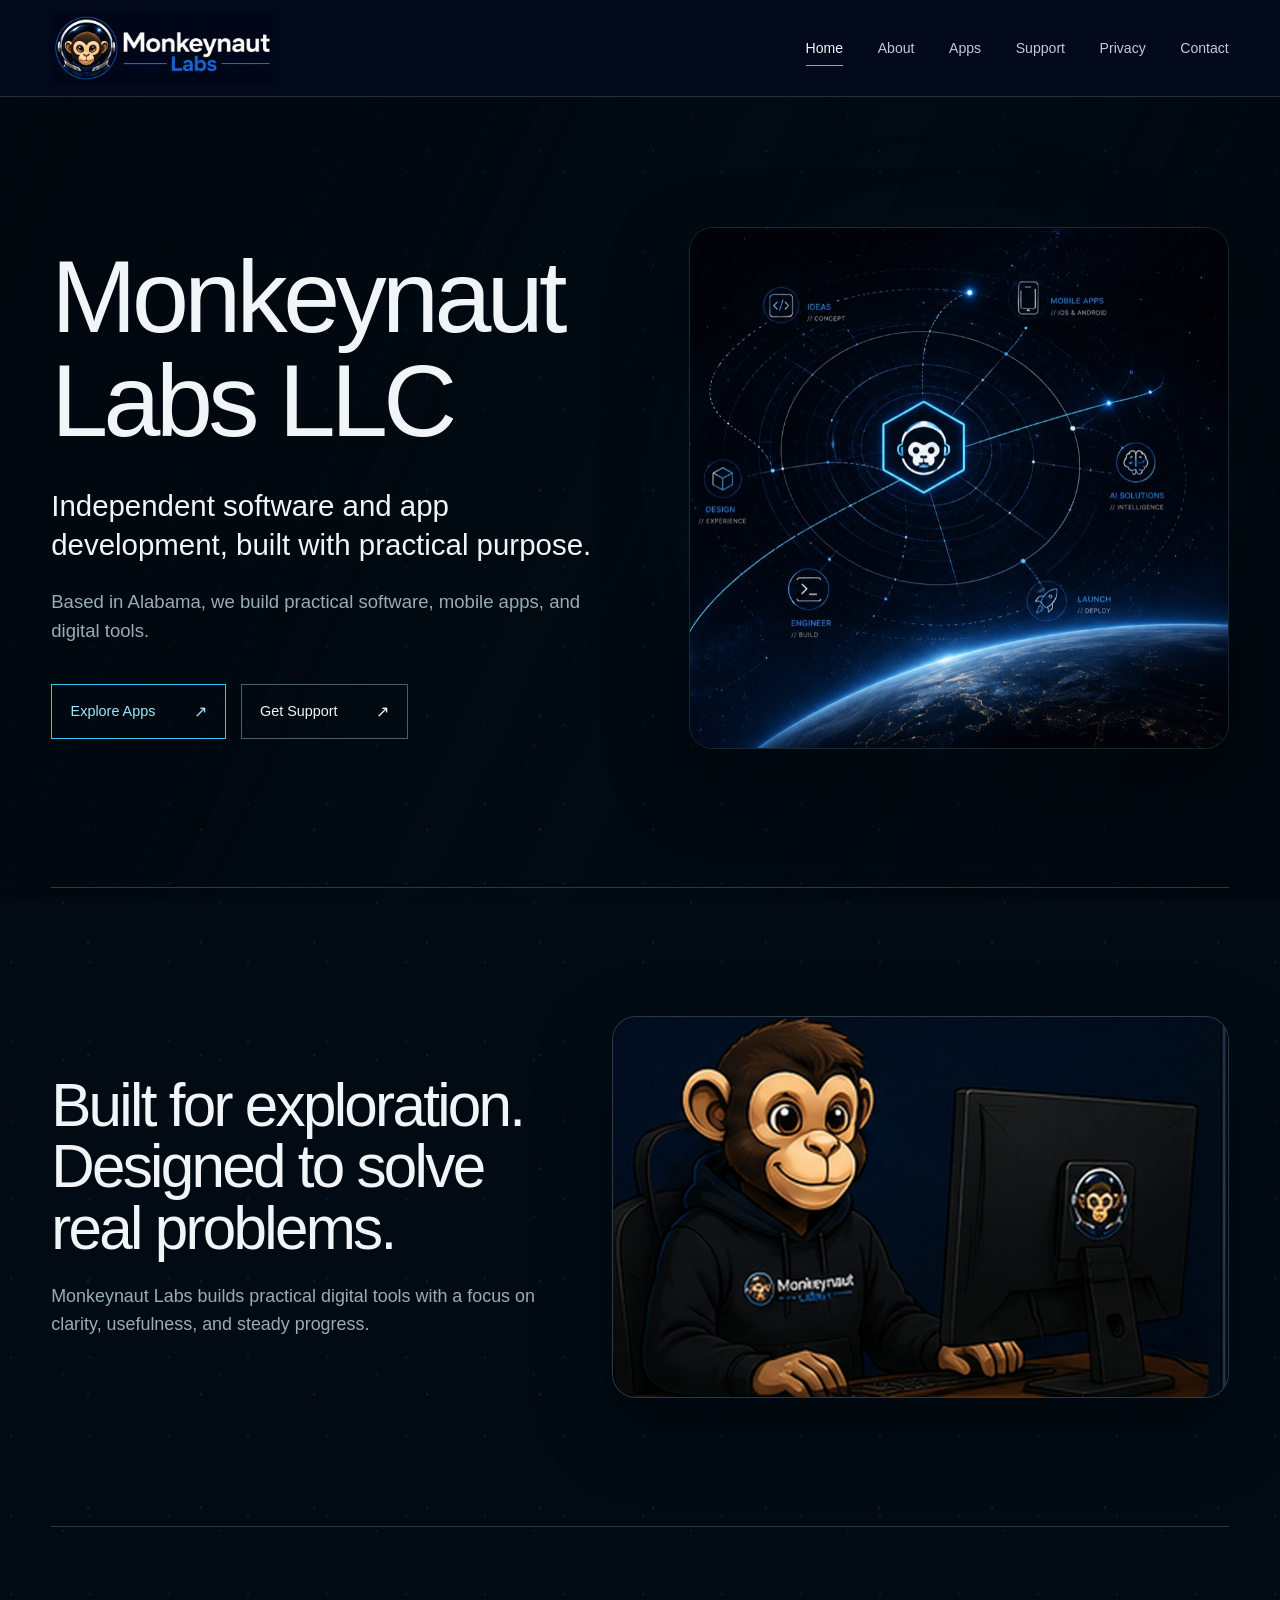
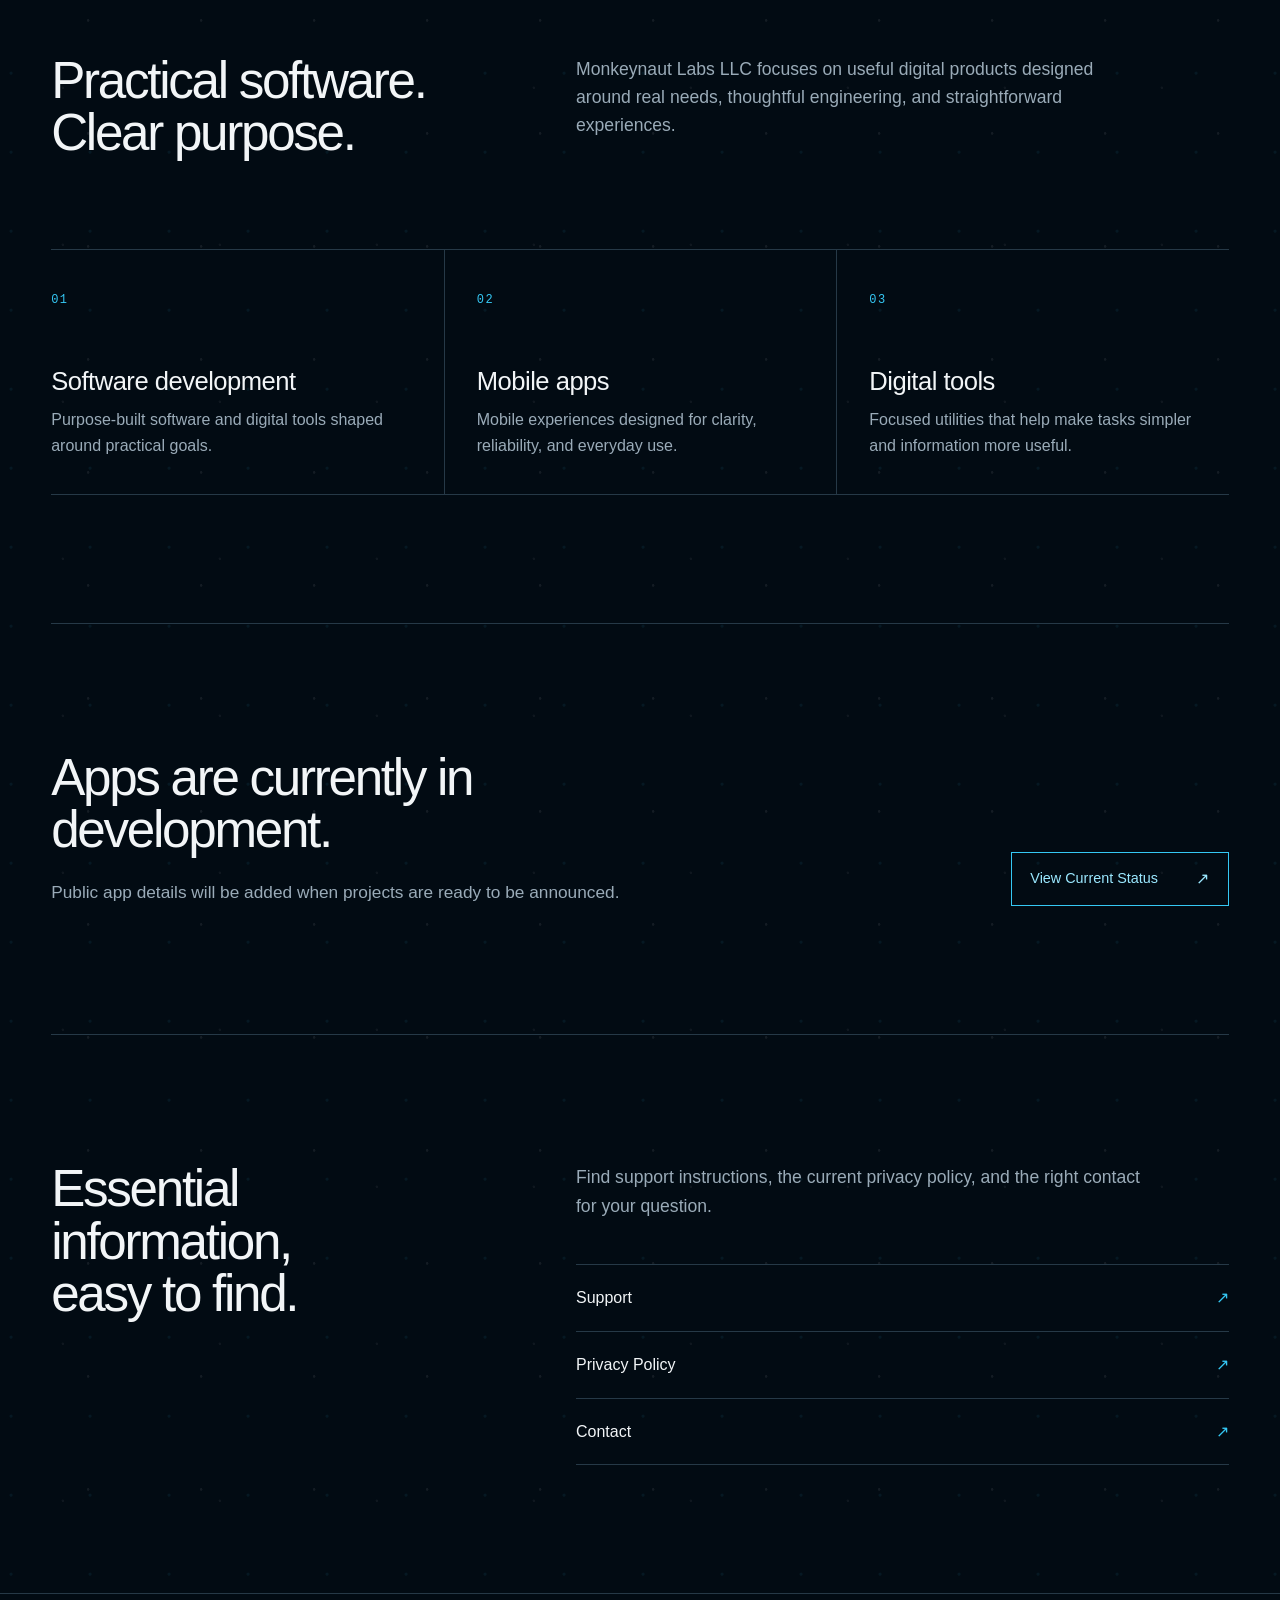
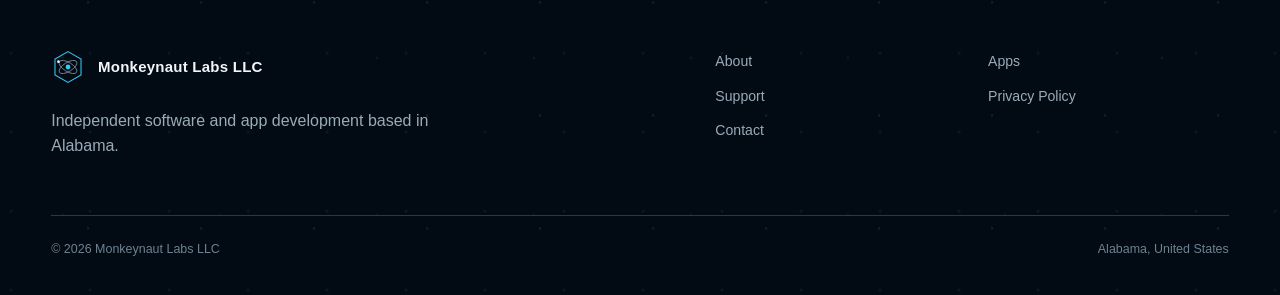
==== commit 3e5a8485: "Refine homepage art and contact email copy" ====
--- a/index.html
+++ b/index.html
@@ -20,7 +20,7 @@
   <link rel="icon" href="favicon.ico" sizes="any">
   <link rel="icon" href="assets/favicon/favicon-32x32.png" type="image/png" sizes="32x32">
   <link rel="apple-touch-icon" href="assets/favicon/apple-touch-icon.png">
-  <link rel="stylesheet" href="assets/styles.css?v=20260629-2">
+  <link rel="stylesheet" href="assets/styles.css?v=20260701">
 </head>
 <body>
   <header class="site-header">
@@ -43,7 +43,7 @@
           <a class="button" href="support/">Get Support</a>
         </div>
       </div>
-      <div class="orbit-wrap" aria-hidden="true"><img src="assets/orbit.svg" alt=""></div>
+      <div class="chart-wrap"><img src="assets/illustrations/charting-new-frontier.jpg" alt="Monkeynaut Labs chart connecting ideas, design, engineering, mobile apps, AI solutions, and launch."></div>
     </section>
 
     <section class="shell section brand-art-test" aria-labelledby="brand-art-test-title">
--- a/assets/styles.css
+++ b/assets/styles.css
@@ -235,28 +235,29 @@
   color: var(--accent-soft);
 }
 
-.orbit-wrap {
-  position: relative;
-  align-self: stretch;
-}
-
-.orbit-wrap::after {
+.chart-wrap {
+  position: relative;
+  width: min(100%, 650px);
+  justify-self: end;
+}
+
+.chart-wrap::after {
   position: absolute;
-  inset: 15%;
+  z-index: 0;
+  inset: 12%;
   border-radius: 50%;
   background: rgb(53 200 244 / 10%);
   content: "";
   filter: blur(90px);
 }
 
-.orbit-wrap img {
-  position: absolute;
-  top: 50%;
-  left: 50%;
+.chart-wrap img {
+  position: relative;
   z-index: 1;
-  width: min(730px, 52vw);
-  max-width: none;
-  transform: translate(-48%, -50%);
+  width: 100%;
+  border: 1px solid rgb(135 228 255 / 14%);
+  border-radius: 24px;
+  box-shadow: 0 30px 80px rgb(0 0 0 / 35%);
 }
 
 .brand-art-test {
@@ -680,15 +681,14 @@
     grid-template-columns: 1fr;
   }
 
-  .orbit-wrap {
-    min-height: 370px;
+  .chart-wrap {
+    width: min(100%, 680px);
     grid-row: 2;
-    overflow: hidden;
-  }
-
-  .orbit-wrap img {
-    width: min(700px, 105vw);
-    opacity: 0.8;
+    justify-self: center;
+  }
+
+  .chart-wrap img {
+    border-radius: 18px;
   }
 
   .hero-copy {
@@ -752,8 +752,8 @@
     padding-block: 2rem 5rem;
   }
 
-  .orbit-wrap {
-    min-height: 300px;
+  .chart-wrap {
+    width: 100%;
   }
 
   .hero-actions,
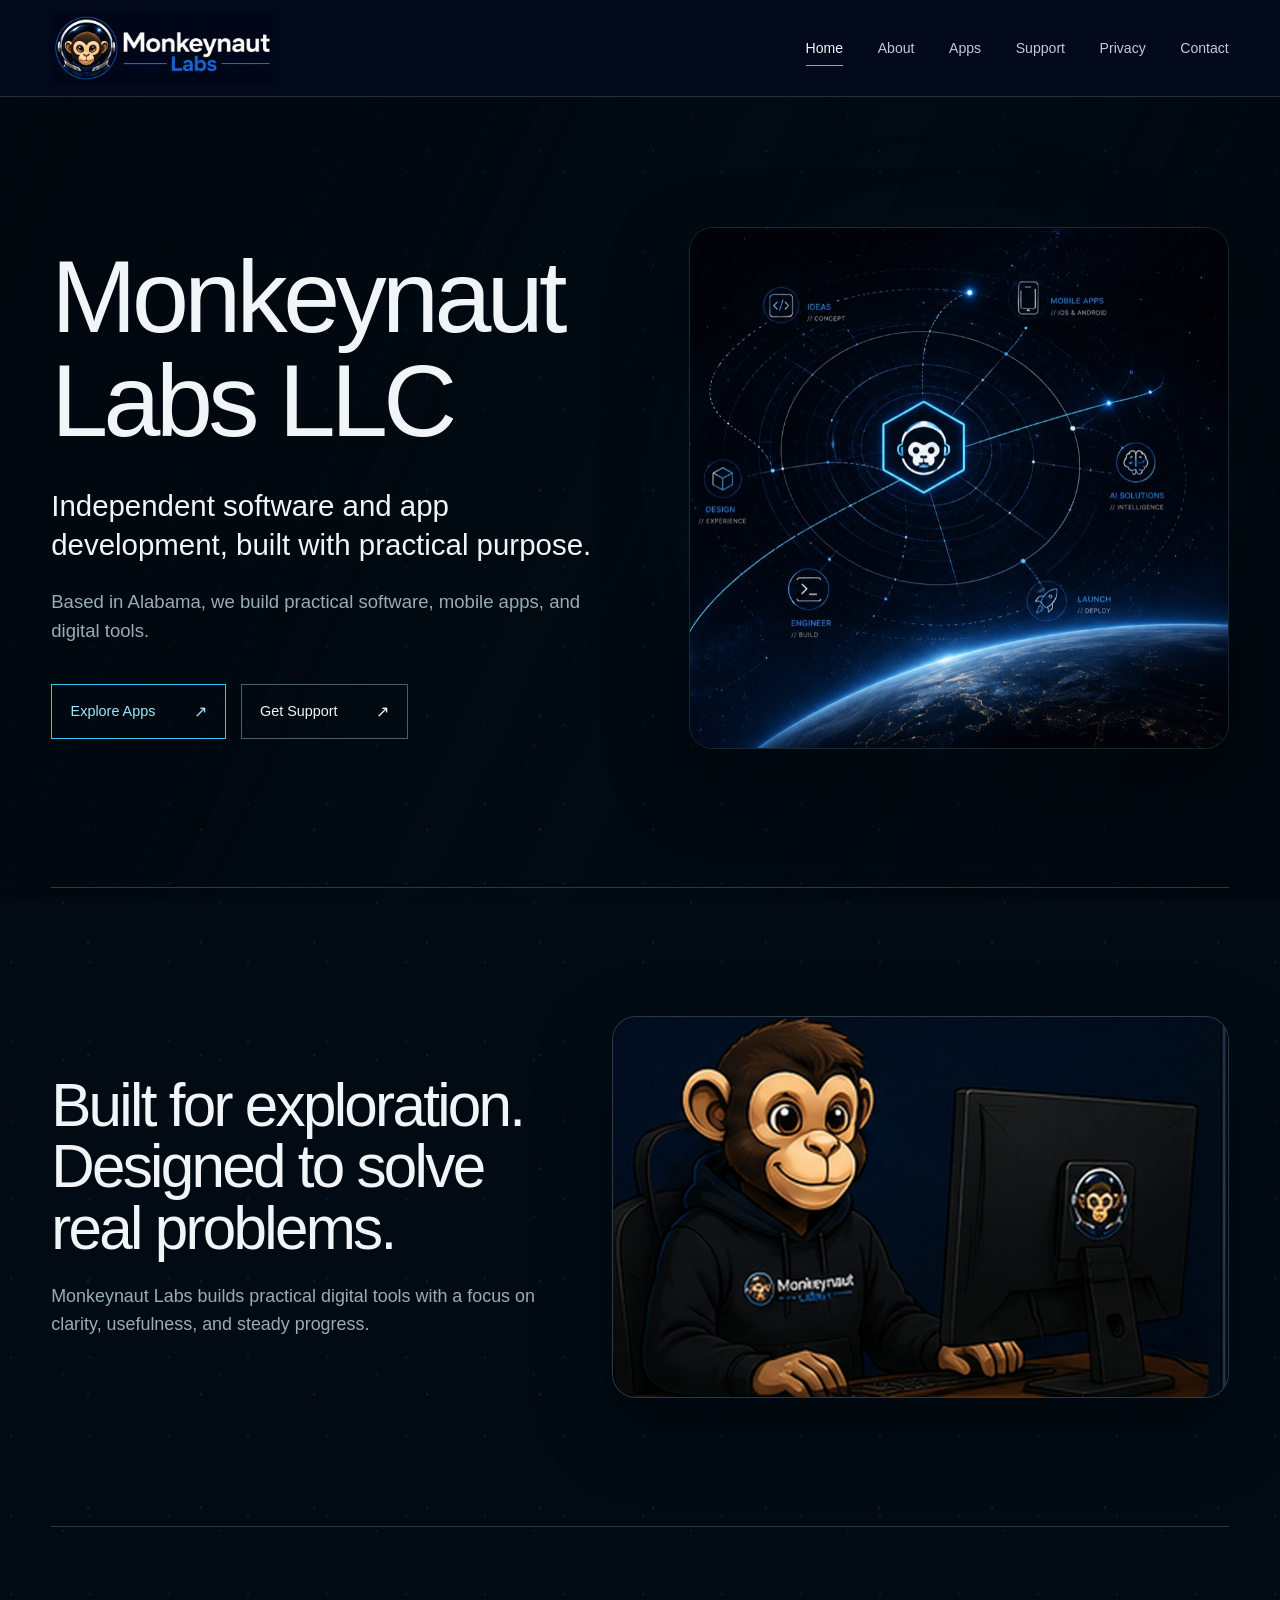
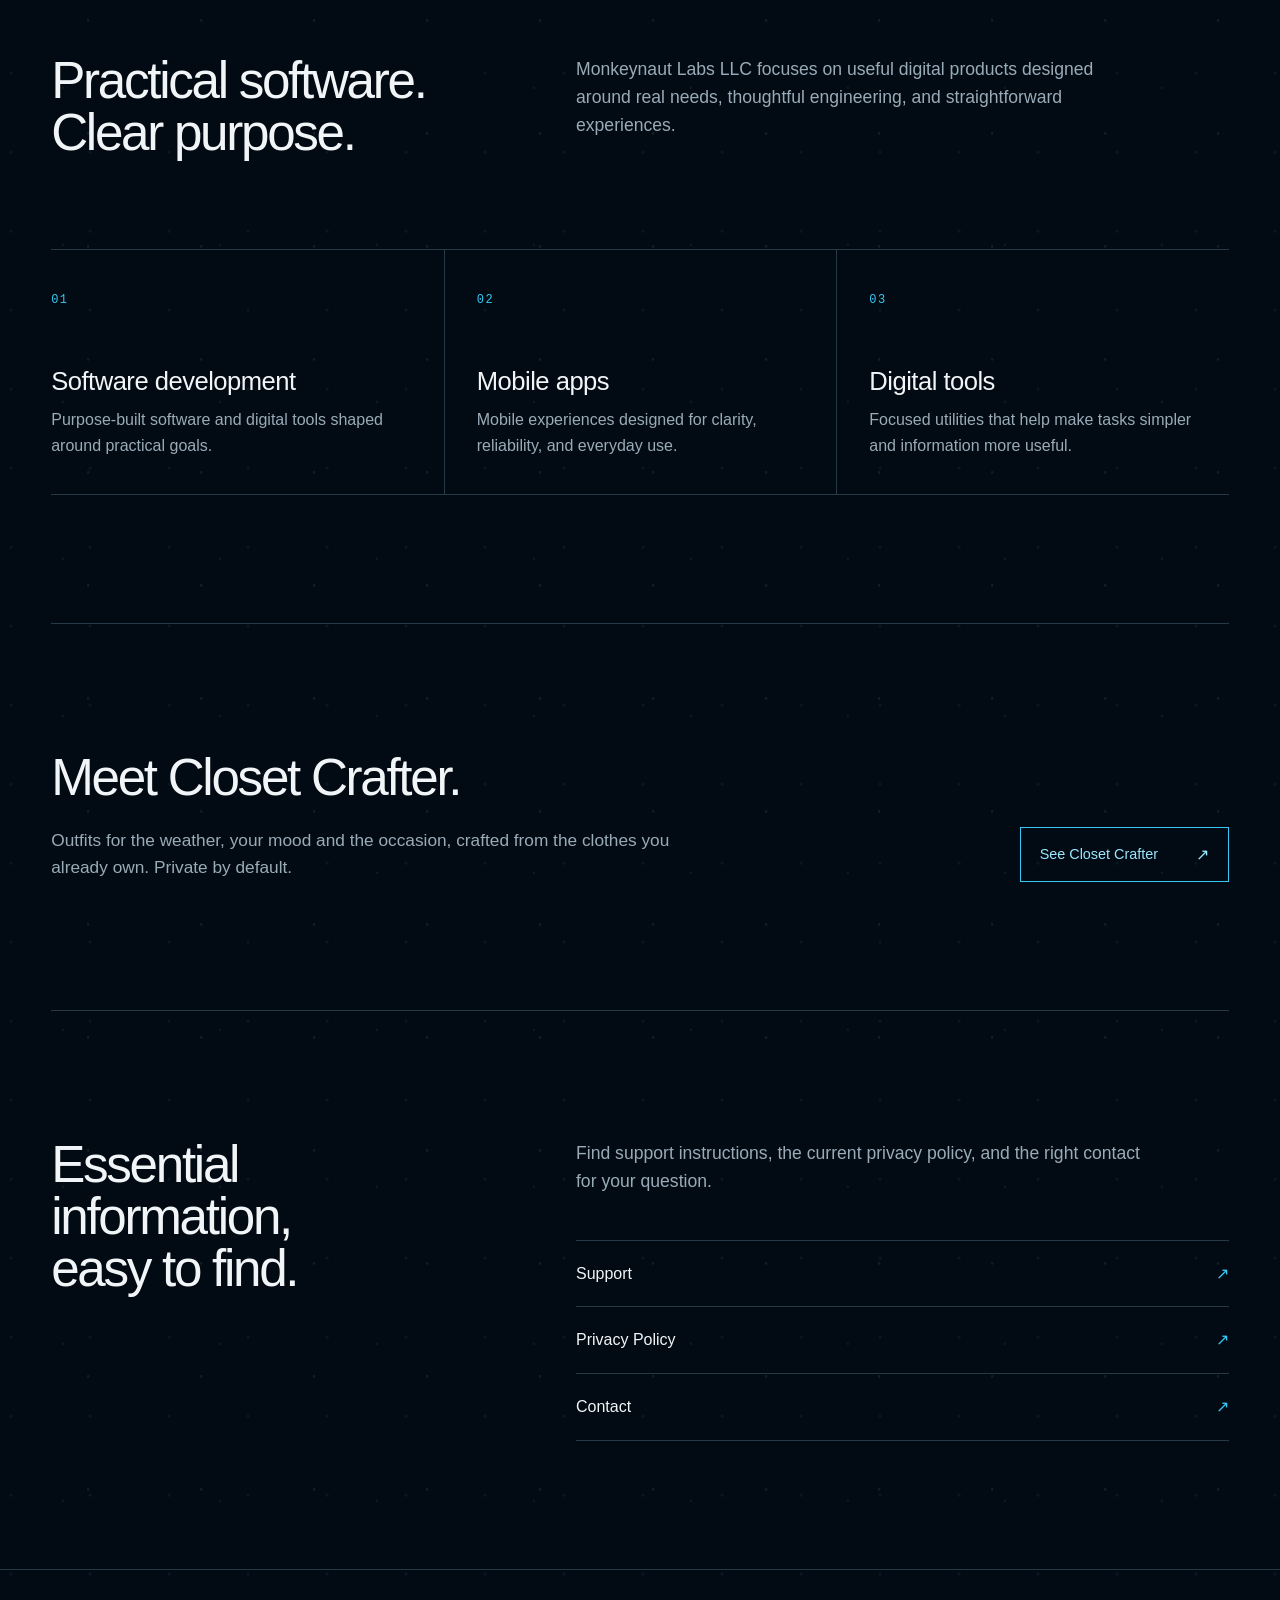
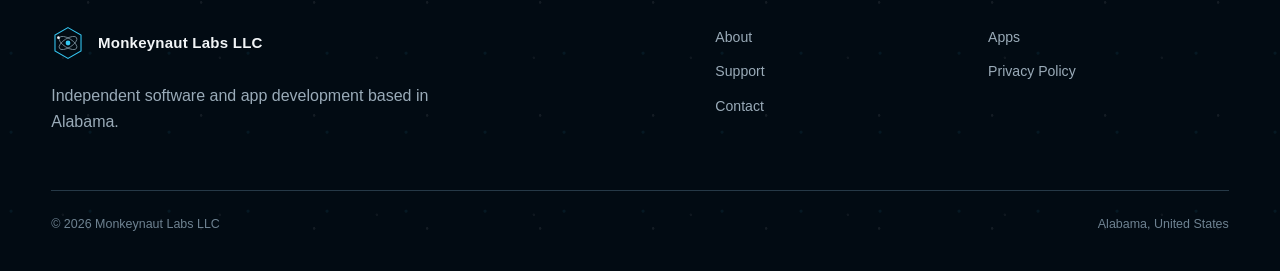
==== commit 9deeaccb: "Add a Closet Crafter product page and link it from Apps and Home Matt asked for a page devoted to Cl" ====
--- a/index.html
+++ b/index.html
@@ -20,7 +20,7 @@
   <link rel="icon" href="favicon.ico" sizes="any">
   <link rel="icon" href="assets/favicon/favicon-32x32.png" type="image/png" sizes="32x32">
   <link rel="apple-touch-icon" href="assets/favicon/apple-touch-icon.png">
-  <link rel="stylesheet" href="assets/styles.css?v=20260701">
+  <link rel="stylesheet" href="assets/styles.css?v=20261127">
 </head>
 <body>
   <header class="site-header">
@@ -69,8 +69,8 @@
     </section>
 
     <section class="shell section status-band">
-      <div><h2>Apps are currently in development.</h2><p>Public app details will be added when projects are ready to be announced.</p></div>
-      <a class="button primary status-link" href="apps/">View Current Status</a>
+      <div><h2>Meet Closet Crafter.</h2><p>Outfits for the weather, your mood and the occasion, crafted from the clothes you already own. Private by default.</p></div>
+      <a class="button primary status-link" href="closet-crafter/">See Closet Crafter</a>
     </section>
 
     <section class="shell section">
--- a/assets/styles.css
+++ b/assets/styles.css
@@ -605,6 +605,28 @@
   color: var(--muted);
 }
 
+/* App policies rendered by scripts/render-app-policy.mjs */
+.policy-sections ul ul {
+  margin-top: 0.5rem;
+}
+
+.policy-sections li + li {
+  margin-top: 0.5rem;
+}
+
+.policy-sections h3 {
+  margin-top: 1.6rem;
+  margin-bottom: 0.6rem;
+  font-size: 1.15rem;
+}
+
+.policy-callout {
+  margin-top: 1.2rem;
+  padding: 1rem 1.2rem;
+  border-left: 3px solid var(--accent);
+  background: var(--surface);
+}
+
 .site-footer {
   padding-block: 3.5rem 2.2rem;
   border-top: 1px solid var(--line);
@@ -807,3 +829,113 @@
     transition-duration: 0.01ms !important;
   }
 }
+
+/* App pages (Closet Crafter) */
+.app-icon {
+  display: block;
+  width: 112px;
+  height: 112px;
+  margin-bottom: 2rem;
+  border-radius: 25px;
+  box-shadow: 0 18px 50px rgb(0 0 0 / 40%);
+}
+
+.app-availability {
+  margin-top: 1.6rem;
+  color: var(--quiet);
+  font-size: 0.9rem;
+}
+
+.device-shot {
+  position: relative;
+  margin: 0;
+}
+
+.device-shot img {
+  display: block;
+  width: 100%;
+  height: auto;
+  border: 1px solid rgb(135 228 255 / 18%);
+  border-radius: 34px;
+  box-shadow: 0 30px 80px rgb(0 0 0 / 45%);
+}
+
+.hero-shot {
+  width: min(100%, 360px);
+  justify-self: center;
+}
+
+.hero-shot::after {
+  position: absolute;
+  z-index: -1;
+  inset: 10%;
+  border-radius: 50%;
+  background: rgb(53 200 244 / 14%);
+  content: "";
+  filter: blur(90px);
+}
+
+.app-features {
+  grid-template-columns: repeat(3, 1fr);
+}
+
+.app-features .capability:nth-child(3n + 1) {
+  padding-left: 0;
+  border-left: 0;
+}
+
+.shot-gallery {
+  display: grid;
+  margin-top: clamp(3rem, 6vw, 5rem);
+  grid-template-columns: repeat(3, minmax(0, 300px));
+  justify-content: center;
+  gap: clamp(1.25rem, 4vw, 4rem);
+}
+
+.shot-gallery figcaption {
+  margin-top: 0.9rem;
+  color: var(--muted);
+  font-size: 0.9rem;
+}
+
+@media (max-width: 860px) {
+  .app-features {
+    grid-template-columns: 1fr;
+  }
+
+  .app-features .capability {
+    padding-left: 0;
+    border-left: 0;
+  }
+
+  .shot-gallery {
+    grid-template-columns: repeat(2, minmax(0, 1fr));
+  }
+}
+
+.app-card {
+  display: grid;
+  grid-template-columns: auto 1fr;
+  gap: clamp(1.5rem, 4vw, 3rem);
+  align-items: start;
+}
+
+.app-card .app-icon {
+  margin-bottom: 0;
+}
+
+.app-card h2 {
+  font-size: var(--h2);
+}
+
+.app-card p {
+  max-width: 640px;
+  margin-top: 1rem;
+  font-size: 1.1rem;
+}
+
+@media (max-width: 640px) {
+  .app-card {
+    grid-template-columns: 1fr;
+  }
+}
